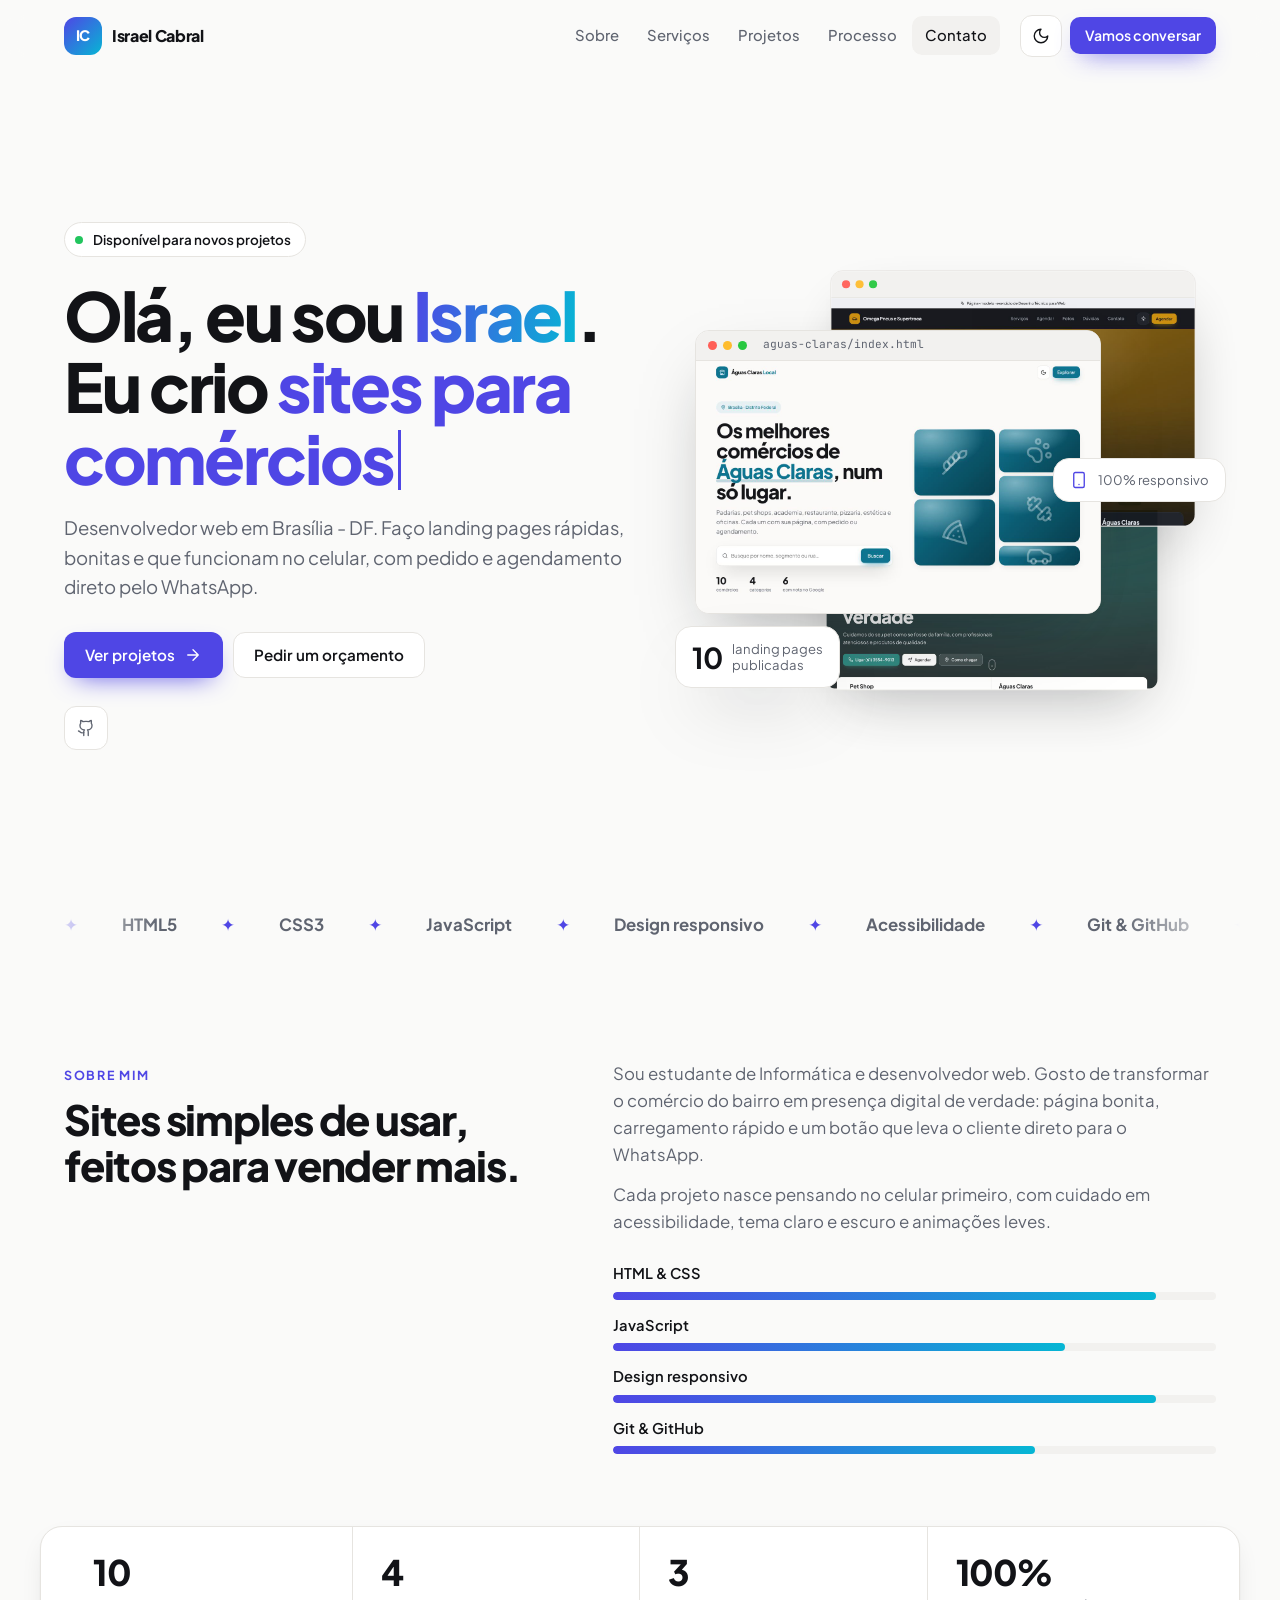
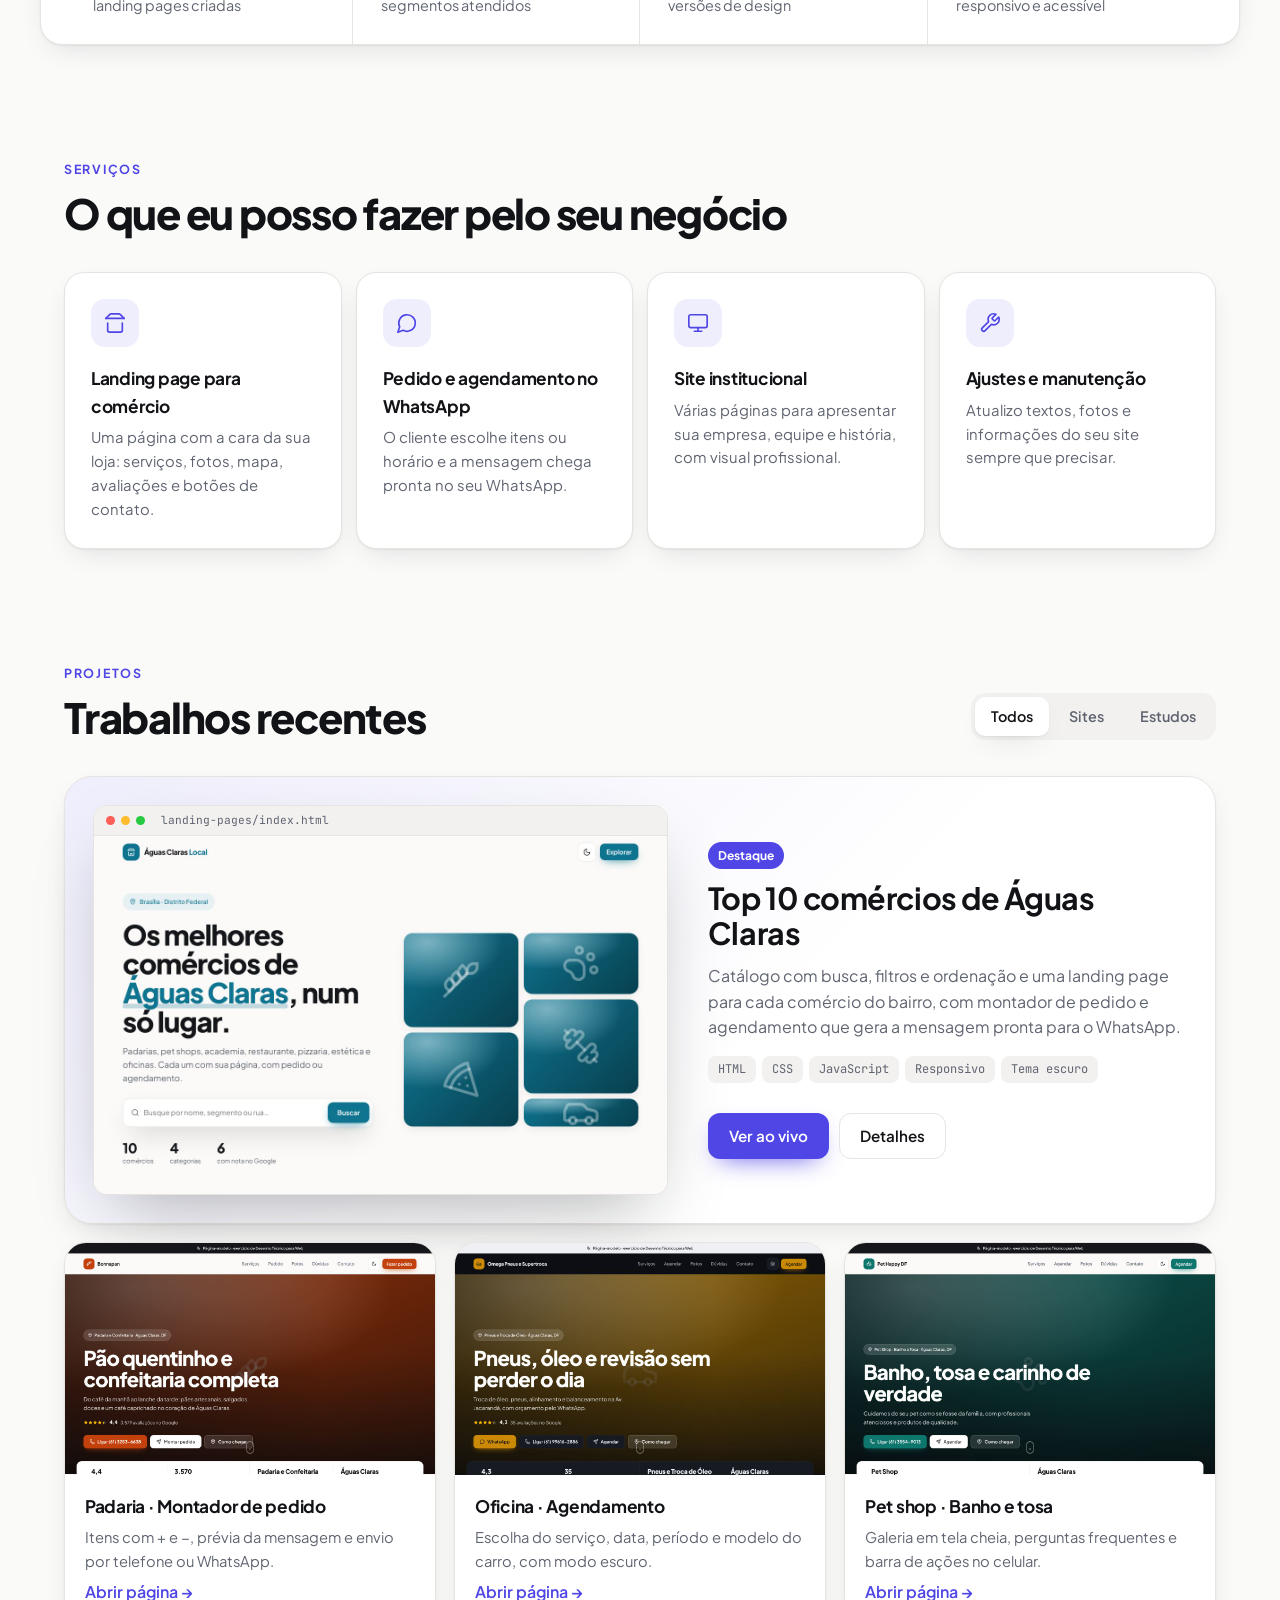
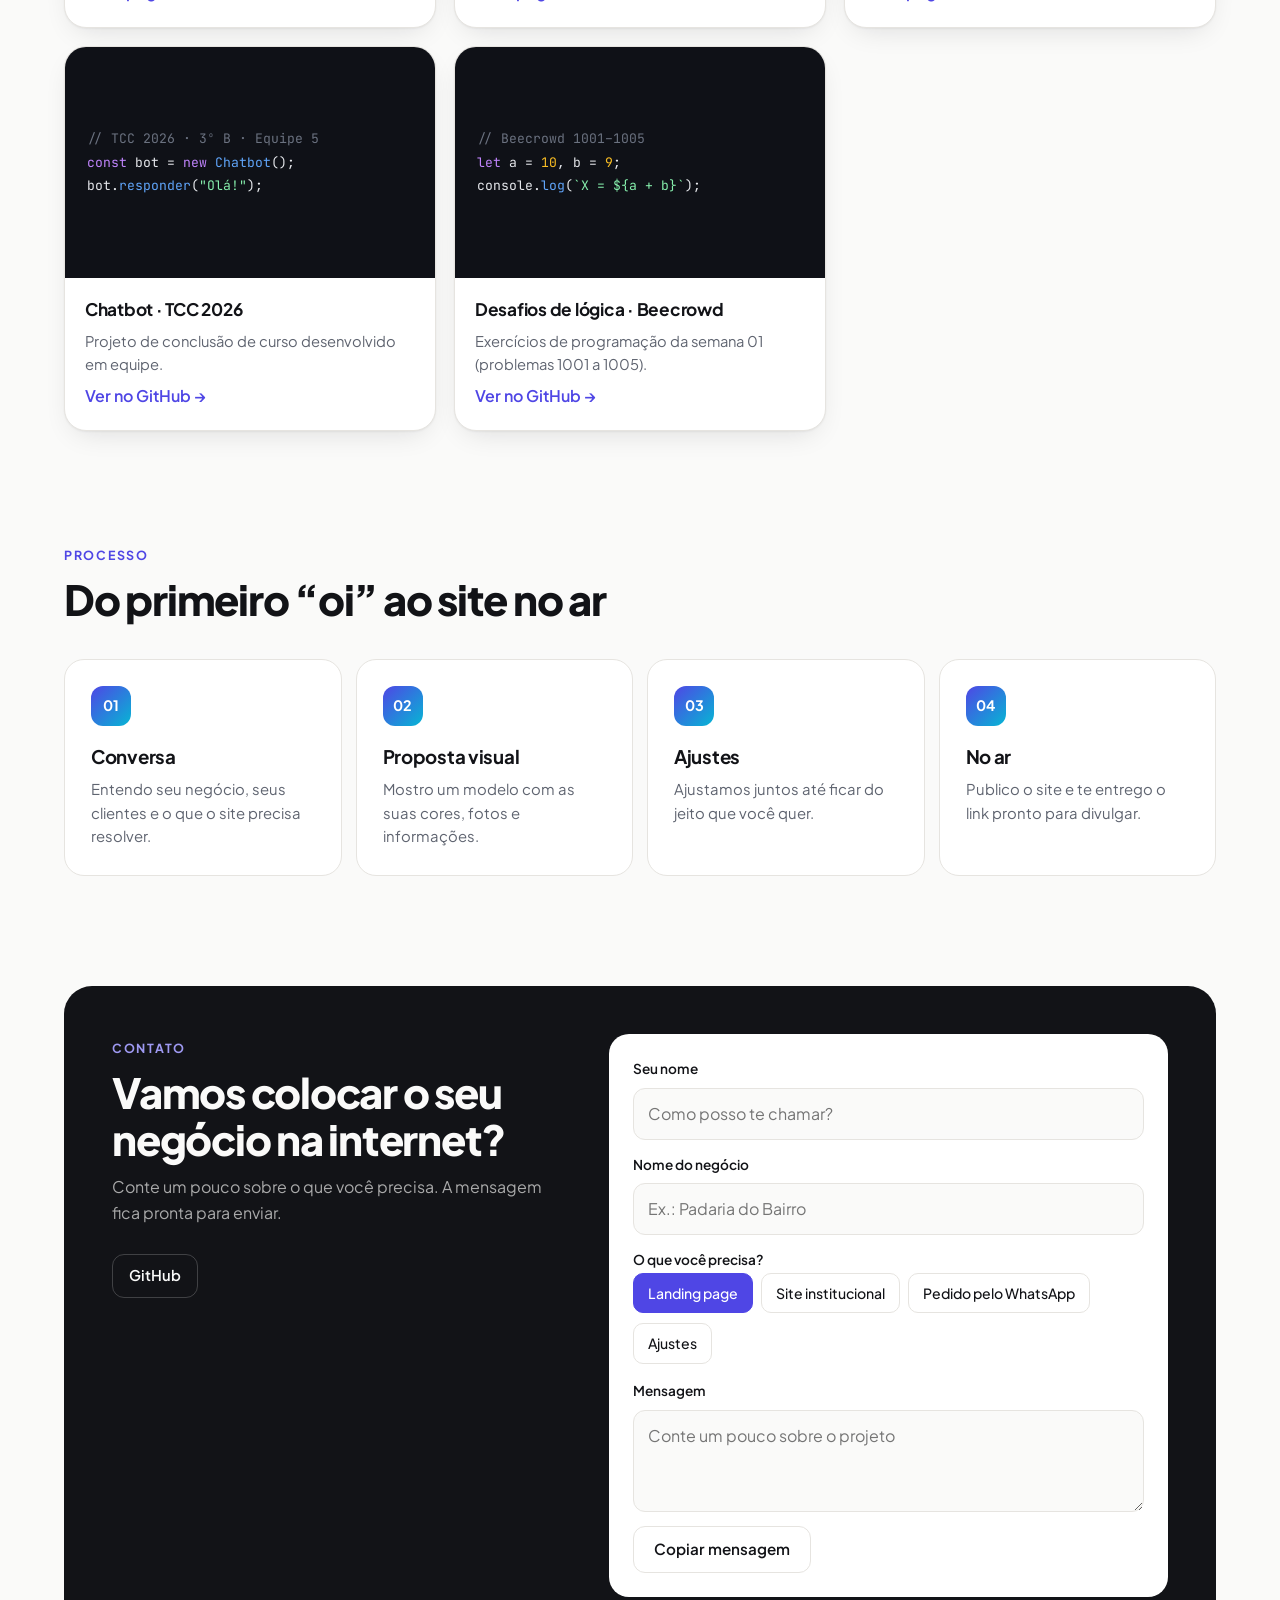
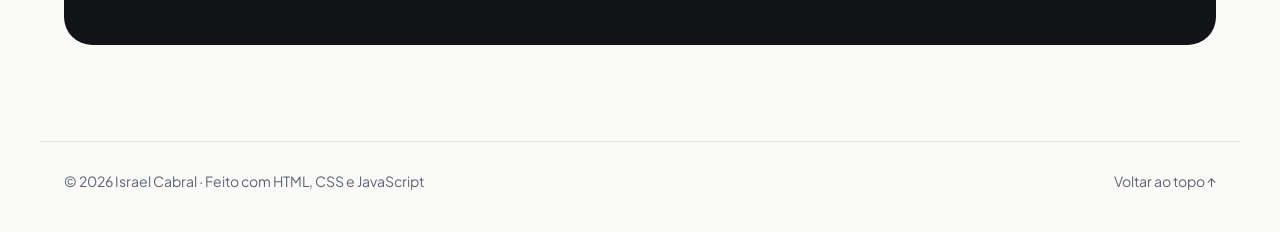
==== index.html @ 059a3b3d "Adiciona portfólio pessoal com as landing pages como projeto Página inicial com sobre, serviços, pro" ====
<!DOCTYPE html>
<html lang="pt-BR">
<head>
<meta charset="UTF-8">
<meta name="viewport" content="width=device-width, initial-scale=1.0">
<title>Israel Cabral · Desenvolvedor Web</title>
<meta name="description" content="Portfólio de Israel Cabral: landing pages e sites responsivos para comércios locais, com pedido e agendamento pelo WhatsApp.">
<meta property="og:title" content="Israel Cabral · Desenvolvedor Web">
<meta property="og:description" content="Landing pages e sites responsivos para comércios locais.">
<meta property="og:image" content="img/proj-catalogo.jpg">
<script>try{var t=localStorage.getItem('pf-theme');if(t)document.documentElement.dataset.theme=t}catch(e){}</script>
<link rel="preconnect" href="https://fonts.googleapis.com"><link rel="preconnect" href="https://fonts.gstatic.com" crossorigin>
<link href="https://fonts.googleapis.com/css2?family=Plus+Jakarta+Sans:wght@400;500;600;700;800&family=JetBrains+Mono:wght@500&display=swap" rel="stylesheet">
<link rel="stylesheet" href="css/portfolio.css">
</head>
<body>
<div class="progress" aria-hidden="true"></div>

<header class="header">
  <div class="wrap header-in">
    <a class="brand" href="#inicio"><span class="mark" data-cfg="iniciais">IC</span><span data-cfg="nome">Israel Cabral</span></a>
    <nav class="menu" id="menu">
      <a href="#sobre">Sobre</a><a href="#servicos">Serviços</a><a href="#projetos">Projetos</a><a href="#processo">Processo</a><a href="#instagram" data-needs="instagram">Instagram</a><a href="#contato">Contato</a>
    </nav>
    <div class="acts">
      <button class="icon-btn theme" type="button" aria-label="Alternar tema claro/escuro">
        <svg class="i i-moon" viewBox="0 0 24 24" fill="none" stroke="currentColor" stroke-width="1.8" stroke-linecap="round" stroke-linejoin="round" aria-hidden="true"><path d="M12 3a6 6 0 0 0 9 9 9 9 0 1 1-9-9Z"/></svg>
        <svg class="i i-sun" viewBox="0 0 24 24" fill="none" stroke="currentColor" stroke-width="1.8" stroke-linecap="round" stroke-linejoin="round" aria-hidden="true"><circle cx="12" cy="12" r="4"/><path d="M12 2v2M12 20v2M4.93 4.93l1.41 1.41M17.66 17.66l1.41 1.41M2 12h2M20 12h2M6.34 17.66l-1.41 1.41M19.07 4.93l-1.41 1.41"/></svg>
      </button>
      <a class="btn btn-a btn-sm hide-sm" href="#contato">Vamos conversar</a>
      <button class="icon-btn burger" type="button" aria-label="Abrir menu" aria-expanded="false" aria-controls="menu">
        <svg class="i i-open" viewBox="0 0 24 24" fill="none" stroke="currentColor" stroke-width="1.8" stroke-linecap="round" aria-hidden="true"><path d="M4 6h16M4 12h16M4 18h16"/></svg>
        <svg class="i i-close" viewBox="0 0 24 24" fill="none" stroke="currentColor" stroke-width="1.8" stroke-linecap="round" aria-hidden="true"><path d="M18 6 6 18M6 6l12 12"/></svg>
      </button>
    </div>
  </div>
</header>

<main>
<!-- ===== Início ===== -->
<section id="inicio" class="hero wrap">
  <div class="hero-text">
    <span class="status"><span class="dot"></span>Disponível para novos projetos</span>
    <h1>Olá, eu sou <span class="grad" data-cfg="primeiro">Israel</span>.<br>Eu crio <span class="typed" aria-live="polite">sites para comércios</span><span class="caret" aria-hidden="true"></span></h1>
    <p class="lead">Desenvolvedor web em <span data-cfg="cidade">Brasília - DF</span>. Faço landing pages rápidas, bonitas e que funcionam no celular, com pedido e agendamento direto pelo WhatsApp.</p>
    <div class="ctas">
      <a class="btn btn-a" href="#projetos">Ver projetos
        <svg class="i" viewBox="0 0 24 24" fill="none" stroke="currentColor" stroke-width="1.8" stroke-linecap="round" stroke-linejoin="round" aria-hidden="true"><path d="M5 12h14M12 5l7 7-7 7"/></svg></a>
      <a class="btn btn-light" href="#contato">Pedir um orçamento</a>
    </div>
    <div class="socials">
      <a data-link="instagram" data-needs="instagram" target="_blank" rel="noopener" aria-label="Instagram"><svg class="i" viewBox="0 0 24 24" fill="none" stroke="currentColor" stroke-width="1.8" stroke-linecap="round" stroke-linejoin="round" aria-hidden="true"><rect x="2" y="2" width="20" height="20" rx="5"/><circle cx="12" cy="12" r="4"/><path d="M17.5 6.5h.01"/></svg></a>
      <a data-link="github" data-needs="github" target="_blank" rel="noopener" aria-label="GitHub"><svg class="i" viewBox="0 0 24 24" fill="none" stroke="currentColor" stroke-width="1.8" stroke-linecap="round" stroke-linejoin="round" aria-hidden="true"><path d="M15 22v-4a4.8 4.8 0 0 0-1-3.5c3 0 6-2 6-5.5.08-1.25-.27-2.48-1-3.5.28-1.15.28-2.35 0-3.5 0 0-1 0-3 1.5-2.64-.5-5.36-.5-8 0C6 2 5 2 5 2c-.3 1.15-.3 2.35 0 3.5A5.4 5.4 0 0 0 4 9c0 3.5 3 5.5 6 5.5-.39.49-.68 1.05-.85 1.65S8.93 17.38 9 18v4"/><path d="M9 18c-4.51 2-5-2-7-2"/></svg></a>
      <a data-link="whatsapp" data-needs="whatsapp" target="_blank" rel="noopener" aria-label="WhatsApp"><svg class="i" viewBox="0 0 24 24" fill="none" stroke="currentColor" stroke-width="1.8" stroke-linecap="round" stroke-linejoin="round" aria-hidden="true"><path d="M7.9 20A9 9 0 1 0 4 16.1L2 22Z"/></svg></a>
      <a data-link="email" data-needs="email" aria-label="E-mail"><svg class="i" viewBox="0 0 24 24" fill="none" stroke="currentColor" stroke-width="1.8" stroke-linecap="round" stroke-linejoin="round" aria-hidden="true"><rect x="2" y="4" width="20" height="16" rx="2"/><path d="m22 7-10 6L2 7"/></svg></a>
    </div>
  </div>
  <div class="hero-art" aria-hidden="true">
    <div class="stack" data-tilt>
      <figure class="browser b3"><div class="bar"><i></i><i></i><i></i></div><img src="img/proj-pet.jpg" alt=""></figure>
      <figure class="browser b2"><div class="bar"><i></i><i></i><i></i></div><img src="img/proj-omega.jpg" alt=""></figure>
      <figure class="browser b1"><div class="bar"><i></i><i></i><i></i><span>aguas-claras/index.html</span></div><img src="img/proj-catalogo.jpg" alt=""></figure>
    </div>
    <div class="float f1"><b data-count="10">10</b><span>landing pages<br>publicadas</span></div>
    <div class="float f2"><svg class="i" viewBox="0 0 24 24" fill="none" stroke="currentColor" stroke-width="1.8" stroke-linecap="round" stroke-linejoin="round"><rect x="5" y="2" width="14" height="20" rx="2"/><path d="M12 18h.01"/></svg><span>100% responsivo</span></div>
  </div>
</section>

<section class="wrap marquee" aria-label="Tecnologias">
  <div class="track">
    <span>HTML5</span><span>CSS3</span><span>JavaScript</span><span>Design responsivo</span><span>Acessibilidade</span><span>Git &amp; GitHub</span><span>SEO básico</span><span>UI/UX</span>
    <span aria-hidden="true">HTML5</span><span aria-hidden="true">CSS3</span><span aria-hidden="true">JavaScript</span><span aria-hidden="true">Design responsivo</span><span aria-hidden="true">Acessibilidade</span><span aria-hidden="true">Git &amp; GitHub</span><span aria-hidden="true">SEO básico</span><span aria-hidden="true">UI/UX</span>
  </div>
</section>

<!-- ===== Sobre ===== -->
<section id="sobre" class="wrap secao about">
  <div class="reveal">
    <span class="kicker">Sobre mim</span>
    <h2>Sites simples de usar, feitos para vender mais.</h2>
  </div>
  <div class="about-body reveal">
    <p>Sou estudante de Informática e desenvolvedor web. Gosto de transformar o comércio do bairro em presença digital de verdade: página bonita, carregamento rápido e um botão que leva o cliente direto para o WhatsApp.</p>
    <p>Cada projeto nasce pensando no celular primeiro, com cuidado em acessibilidade, tema claro e escuro e animações leves.</p>
    <ul class="skills">
      <li><span>HTML &amp; CSS</span><i style="--w:90%"></i></li>
      <li><span>JavaScript</span><i style="--w:75%"></i></li>
      <li><span>Design responsivo</span><i style="--w:90%"></i></li>
      <li><span>Git &amp; GitHub</span><i style="--w:70%"></i></li>
    </ul>
  </div>
</section>

<section class="wrap stats reveal">
  <div><strong data-count="10">10</strong><span>landing pages criadas</span></div>
  <div><strong data-count="4">4</strong><span>segmentos atendidos</span></div>
  <div><strong data-count="3">3</strong><span>versões de design</span></div>
  <div><strong>100%</strong><span>responsivo e acessível</span></div>
</section>

<!-- ===== Serviços ===== -->
<section id="servicos" class="wrap secao">
  <div class="sec-head reveal"><span class="kicker">Serviços</span><h2>O que eu posso fazer pelo seu negócio</h2></div>
  <div class="services">
    <article class="svc reveal"><span class="svc-ico"><svg class="i" viewBox="0 0 24 24" fill="none" stroke="currentColor" stroke-width="1.8" stroke-linecap="round" stroke-linejoin="round"><path d="m2 7 4.41-4.41A2 2 0 0 1 7.83 2h8.34a2 2 0 0 1 1.42.59L22 7"/><path d="M4 12v8a2 2 0 0 0 2 2h12a2 2 0 0 0 2-2v-8"/><path d="M2 7h20"/></svg></span><h3>Landing page para comércio</h3><p>Uma página com a cara da sua loja: serviços, fotos, mapa, avaliações e botões de contato.</p></article>
    <article class="svc reveal" style="--d:80ms"><span class="svc-ico"><svg class="i" viewBox="0 0 24 24" fill="none" stroke="currentColor" stroke-width="1.8" stroke-linecap="round" stroke-linejoin="round"><path d="M7.9 20A9 9 0 1 0 4 16.1L2 22Z"/></svg></span><h3>Pedido e agendamento no WhatsApp</h3><p>O cliente escolhe itens ou horário e a mensagem chega pronta no seu WhatsApp.</p></article>
    <article class="svc reveal" style="--d:160ms"><span class="svc-ico"><svg class="i" viewBox="0 0 24 24" fill="none" stroke="currentColor" stroke-width="1.8" stroke-linecap="round" stroke-linejoin="round"><rect x="2" y="3" width="20" height="14" rx="2"/><path d="M8 21h8M12 17v4"/></svg></span><h3>Site institucional</h3><p>Várias páginas para apresentar sua empresa, equipe e história, com visual profissional.</p></article>
    <article class="svc reveal" style="--d:240ms"><span class="svc-ico"><svg class="i" viewBox="0 0 24 24" fill="none" stroke="currentColor" stroke-width="1.8" stroke-linecap="round" stroke-linejoin="round"><path d="M14.7 6.3a1 1 0 0 0 0 1.4l1.6 1.6a1 1 0 0 0 1.4 0l3.77-3.77a6 6 0 0 1-7.94 7.94l-6.91 6.91a2.12 2.12 0 0 1-3-3l6.91-6.91a6 6 0 0 1 7.94-7.94l-3.76 3.76z"/></svg></span><h3>Ajustes e manutenção</h3><p>Atualizo textos, fotos e informações do seu site sempre que precisar.</p></article>
  </div>
</section>

<!-- ===== Projetos ===== -->
<section id="projetos" class="wrap secao">
  <div class="sec-head row reveal">
    <div><span class="kicker">Projetos</span><h2>Trabalhos recentes</h2></div>
    <div class="tabs" role="group" aria-label="Filtrar projetos">
      <button type="button" class="tab on" data-f="todos">Todos</button>
      <button type="button" class="tab" data-f="web">Sites</button>
      <button type="button" class="tab" data-f="estudo">Estudos</button>
    </div>
  </div>

  <article class="featured reveal" data-tipo="web">
    <a class="feat-img" href="landing-pages/index.html"><figure class="browser"><div class="bar"><i></i><i></i><i></i><span>landing-pages/index.html</span></div><img src="img/proj-catalogo.jpg" alt="Catálogo com os 10 comércios de Águas Claras" loading="lazy"></figure></a>
    <div class="feat-body">
      <span class="badge">Destaque</span>
      <h3>Top 10 comércios de Águas Claras</h3>
      <p>Catálogo com busca, filtros e ordenação e uma landing page para cada comércio do bairro, com montador de pedido e agendamento que gera a mensagem pronta para o WhatsApp.</p>
      <ul class="tags"><li>HTML</li><li>CSS</li><li>JavaScript</li><li>Responsivo</li><li>Tema escuro</li></ul>
      <div class="ctas">
        <a class="btn btn-a" href="landing-pages/index.html">Ver ao vivo</a>
        <button type="button" class="btn btn-light" data-open="aguas">Detalhes</button>
      </div>
    </div>
  </article>

  <div class="projects">
    <article class="proj reveal" data-tipo="web">
      <a class="proj-img" href="landing-pages/bonnapan/index.html"><img src="img/proj-bonnapan.jpg" alt="Landing page da padaria Bonnapan" loading="lazy"></a>
      <div class="proj-body"><h3>Padaria · Montador de pedido</h3><p>Itens com + e −, prévia da mensagem e envio por telefone ou WhatsApp.</p><a class="link" href="landing-pages/bonnapan/index.html">Abrir página →</a></div>
    </article>
    <article class="proj reveal" data-tipo="web" style="--d:80ms">
      <a class="proj-img" href="landing-pages/omega-pneus/index.html"><img src="img/proj-omega.jpg" alt="Landing page da Omega Pneus no modo escuro" loading="lazy"></a>
      <div class="proj-body"><h3>Oficina · Agendamento</h3><p>Escolha do serviço, data, período e modelo do carro, com modo escuro.</p><a class="link" href="landing-pages/omega-pneus/index.html">Abrir página →</a></div>
    </article>
    <article class="proj reveal" data-tipo="web" style="--d:160ms">
      <a class="proj-img" href="landing-pages/pet-happy/index.html"><img src="img/proj-pet.jpg" alt="Landing page do pet shop Pet Happy" loading="lazy"></a>
      <div class="proj-body"><h3>Pet shop · Banho e tosa</h3><p>Galeria em tela cheia, perguntas frequentes e barra de ações no celular.</p><a class="link" href="landing-pages/pet-happy/index.html">Abrir página →</a></div>
    </article>
    <article class="proj code reveal" data-tipo="estudo">
      <div class="proj-img code-art"><pre><span class="c">// TCC 2026 · 3º B · Equipe 5</span>
<span class="k">const</span> bot = <span class="k">new</span> <span class="f">Chatbot</span>();
bot.<span class="f">responder</span>(<span class="s">"Olá!"</span>);</pre></div>
      <div class="proj-body"><h3>Chatbot · TCC 2026</h3><p>Projeto de conclusão de curso desenvolvido em equipe.</p><a class="link" href="https://github.com/informaticaseed/tcc-2026-3b-equipe-5-chatbot" target="_blank" rel="noopener">Ver no GitHub →</a></div>
    </article>
    <article class="proj code reveal" data-tipo="estudo" style="--d:80ms">
      <div class="proj-img code-art"><pre><span class="c">// Beecrowd 1001–1005</span>
<span class="k">let</span> a = <span class="n">10</span>, b = <span class="n">9</span>;
console.<span class="f">log</span>(<span class="s">`X = ${a + b}`</span>);</pre></div>
      <div class="proj-body"><h3>Desafios de lógica · Beecrowd</h3><p>Exercícios de programação da semana 01 (problemas 1001 a 1005).</p><a class="link" href="https://github.com/informaticaseed/desafios-semana-01-beecrowd-1001-1005-israelcabral3312008" target="_blank" rel="noopener">Ver no GitHub →</a></div>
    </article>
  </div>
</section>

<!-- ===== Processo ===== -->
<section id="processo" class="wrap secao">
  <div class="sec-head reveal"><span class="kicker">Processo</span><h2>Do primeiro “oi” ao site no ar</h2></div>
  <ol class="steps">
    <li class="reveal"><b>01</b><h3>Conversa</h3><p>Entendo seu negócio, seus clientes e o que o site precisa resolver.</p></li>
    <li class="reveal" style="--d:80ms"><b>02</b><h3>Proposta visual</h3><p>Mostro um modelo com as suas cores, fotos e informações.</p></li>
    <li class="reveal" style="--d:160ms"><b>03</b><h3>Ajustes</h3><p>Ajustamos juntos até ficar do jeito que você quer.</p></li>
    <li class="reveal" style="--d:240ms"><b>04</b><h3>No ar</h3><p>Publico o site e te entrego o link pronto para divulgar.</p></li>
  </ol>
</section>

<!-- ===== Instagram ===== -->
<section id="instagram" class="wrap secao" data-needs="instagram">
  <div class="insta reveal">
    <div>
      <span class="kicker">Instagram</span>
      <h2>Acompanhe os bastidores</h2>
      <p class="muted">Projetos novos, antes e depois e dicas para o seu negócio aparecer na internet.</p>
      <a class="btn btn-insta" data-link="instagram" target="_blank" rel="noopener">
        <svg class="i" viewBox="0 0 24 24" fill="none" stroke="currentColor" stroke-width="1.8" stroke-linecap="round" stroke-linejoin="round" aria-hidden="true"><rect x="2" y="2" width="20" height="20" rx="5"/><circle cx="12" cy="12" r="4"/><path d="M17.5 6.5h.01"/></svg>
        Seguir <span data-cfg="arroba">@</span></a>
    </div>
    <div class="insta-grid" aria-hidden="true">
      <img src="img/proj-catalogo.jpg" alt="" loading="lazy"><img src="img/proj-bonnapan.jpg" alt="" loading="lazy"><img src="img/proj-omega.jpg" alt="" loading="lazy"><img src="img/proj-pet.jpg" alt="" loading="lazy">
    </div>
  </div>
</section>

<!-- ===== Contato ===== -->
<section id="contato" class="wrap secao">
  <div class="contact reveal">
    <div class="contact-text">
      <span class="kicker">Contato</span>
      <h2>Vamos colocar o seu negócio na internet?</h2>
      <p class="muted">Conte um pouco sobre o que você precisa. A mensagem fica pronta para enviar.</p>
      <div class="socials big">
        <a data-link="whatsapp" data-needs="whatsapp" target="_blank" rel="noopener">WhatsApp</a>
        <a data-link="instagram" data-needs="instagram" target="_blank" rel="noopener">Instagram</a>
        <a data-link="email" data-needs="email">E-mail</a>
        <a data-link="github" data-needs="github" target="_blank" rel="noopener">GitHub</a>
      </div>
    </div>
    <form class="form" id="form" novalidate>
      <label class="field"><span>Seu nome</span><input name="nome" required autocomplete="name" placeholder="Como posso te chamar?"></label>
      <label class="field"><span>Nome do negócio</span><input name="negocio" placeholder="Ex.: Padaria do Bairro"></label>
      <fieldset class="field"><legend>O que você precisa?</legend>
        <div class="chips">
          <label><input type="radio" name="tipo" value="Landing page" checked><span>Landing page</span></label>
          <label><input type="radio" name="tipo" value="Site institucional"><span>Site institucional</span></label>
          <label><input type="radio" name="tipo" value="Pedido pelo WhatsApp"><span>Pedido pelo WhatsApp</span></label>
          <label><input type="radio" name="tipo" value="Ajustes em site"><span>Ajustes</span></label>
        </div>
      </fieldset>
      <label class="field"><span>Mensagem</span><textarea name="msg" rows="3" placeholder="Conte um pouco sobre o projeto"></textarea></label>
      <p class="err" hidden>Preencha o seu nome para continuar.</p>
      <div class="form-acts">
        <button class="btn btn-a" type="submit" data-via="whatsapp" data-needs="whatsapp">Enviar pelo WhatsApp</button>
        <button class="btn btn-a" type="submit" data-via="email" data-needs="email" data-only-if-no="whatsapp">Enviar por e-mail</button>
        <button class="btn btn-light" type="submit" data-via="copy">Copiar mensagem</button>
      </div>
    </form>
  </div>
</section>
</main>

<footer class="footer wrap">
  <span>© <span id="ano">2026</span> <span data-cfg="nome">Israel Cabral</span> · Feito com HTML, CSS e JavaScript</span>
  <a href="#inicio">Voltar ao topo ↑</a>
</footer>

<dialog class="modal" id="m-aguas">
  <button class="icon-btn m-close" type="button" aria-label="Fechar"><svg class="i" viewBox="0 0 24 24" fill="none" stroke="currentColor" stroke-width="1.8" stroke-linecap="round" aria-hidden="true"><path d="M18 6 6 18M6 6l12 12"/></svg></button>
  <img src="img/proj-bonnapan.jpg" alt="Página da Bonnapan com o montador de pedido">
  <div class="m-body">
    <h3>Top 10 comércios de Águas Claras</h3>
    <p>Pesquisei comércios reais do bairro em guias públicos e criei uma página-modelo para cada um, em três versões de design até chegar na atual.</p>
    <ul class="checks">
      <li>Catálogo com busca sem acento, filtros por categoria e ordenação por nota</li>
      <li>Montador de pedido e de agendamento com prévia da mensagem do WhatsApp</li>
      <li>Galeria em tela cheia com teclado e arrastar no celular</li>
      <li>Tema claro e escuro, menu mobile e barra de ações fixa</li>
      <li>Acessível: foco visível, rótulos e respeito a “reduzir movimento”</li>
    </ul>
    <div class="ctas"><a class="btn btn-a" href="landing-pages/index.html">Ver ao vivo</a><a class="btn btn-light" data-link="repo" target="_blank" rel="noopener">Código no GitHub</a></div>
  </div>
</dialog>
<div class="toast" role="status" aria-live="polite"></div>

<script src="js/config.js"></script>
<script src="js/portfolio.js"></script>
</body>
</html>
---- css/portfolio.css ----
/* =========================================================
   Portfólio · Israel Cabral
   Tema claro com modo escuro, cor de destaque em --a.
   ========================================================= */
:root{
  --a:#4f46e5; --a2:#06b6d4; --ink:#fff;
  --bg:#fafaf9; --bg-2:#f2f1ef; --card:#fff; --fg:#121317; --muted:#5f6470; --line:#e6e4e0;
  --shadow:0 1px 2px rgba(18,19,23,.05),0 10px 30px -12px rgba(18,19,23,.16);
  --shadow-lg:0 30px 70px -24px rgba(18,19,23,.35);
  --soft:color-mix(in srgb,var(--a) 9%,var(--card));
  --font:"Plus Jakarta Sans",system-ui,-apple-system,"Segoe UI",Roboto,sans-serif;
  --mono:"JetBrains Mono",ui-monospace,Menlo,monospace;
  --ease:cubic-bezier(.2,.8,.2,1); --header:72px; color-scheme:light;
}
:root[data-theme="dark"]{--a:#818cf8;--a2:#22d3ee;--ink:#0b0c10;--bg:#0b0c10;--bg-2:#13151b;--card:#15171e;--fg:#eceef3;--muted:#9aa0ac;--line:#252833;--shadow:0 1px 2px rgba(0,0,0,.4),0 12px 34px -14px rgba(0,0,0,.7);--shadow-lg:0 30px 80px -24px rgba(0,0,0,.8);--soft:color-mix(in srgb,var(--a) 15%,var(--card));color-scheme:dark}
@media (prefers-color-scheme:dark){:root:not([data-theme="light"]){--a:#818cf8;--a2:#22d3ee;--ink:#0b0c10;--bg:#0b0c10;--bg-2:#13151b;--card:#15171e;--fg:#eceef3;--muted:#9aa0ac;--line:#252833;--shadow:0 1px 2px rgba(0,0,0,.4),0 12px 34px -14px rgba(0,0,0,.7);--shadow-lg:0 30px 80px -24px rgba(0,0,0,.8);--soft:color-mix(in srgb,var(--a) 15%,var(--card));color-scheme:dark}}
*{box-sizing:border-box;margin:0;padding:0}
html{scroll-behavior:smooth;scroll-padding-top:calc(var(--header) + 12px)}
body{font-family:var(--font);background:var(--bg);color:var(--fg);line-height:1.6;-webkit-font-smoothing:antialiased;overflow-x:hidden;transition:background .3s,color .3s}
a{color:inherit;text-decoration:none}
button,input,textarea{font:inherit;color:inherit}
img{display:block;max-width:100%}
::selection{background:var(--a);color:var(--ink)}
:focus-visible{outline:2px solid var(--a);outline-offset:3px;border-radius:6px}
[hidden]{display:none!important}
.wrap{max-width:1200px;margin:0 auto;padding:0 24px}
.i{width:18px;height:18px;flex:none}
.muted{color:var(--muted)}
.grad{background:linear-gradient(100deg,var(--a),var(--a2));-webkit-background-clip:text;background-clip:text;color:transparent}

/* Topo */
.progress{position:fixed;inset:0 0 auto;height:3px;transform-origin:0 50%;transform:scaleX(var(--p,0));background:linear-gradient(90deg,var(--a),var(--a2));z-index:100}
.header{position:sticky;top:0;z-index:60;height:var(--header);background:color-mix(in srgb,var(--bg) 80%,transparent);backdrop-filter:blur(14px) saturate(160%);-webkit-backdrop-filter:blur(14px) saturate(160%);border-bottom:1px solid transparent;transition:border-color .3s}
.header.scrolled{border-color:var(--line)}
.header-in{height:100%;display:flex;align-items:center;gap:20px}
.brand{display:flex;align-items:center;gap:10px;font-weight:800;letter-spacing:-.02em;white-space:nowrap}
.mark{display:grid;place-items:center;width:38px;height:38px;border-radius:12px;background:linear-gradient(135deg,var(--a),var(--a2));color:#fff;font-size:.9rem}
.menu{display:flex;gap:2px;margin-left:auto}
.menu a{padding:8px 13px;border-radius:10px;font-size:.93rem;font-weight:500;color:var(--muted);transition:all .2s}
.menu a:hover,.menu a.on{color:var(--fg);background:var(--bg-2)}
.acts{display:flex;gap:8px;align-items:center}
.icon-btn{display:grid;place-items:center;width:42px;height:42px;border-radius:12px;border:1px solid var(--line);background:var(--card);cursor:pointer;transition:border-color .2s,transform .2s}
.icon-btn:hover{border-color:var(--a)}
.icon-btn:active{transform:scale(.95)}
.theme .i-sun{display:none}
:root[data-theme="dark"] .theme .i-sun{display:block}:root[data-theme="dark"] .theme .i-moon{display:none}
@media (prefers-color-scheme:dark){:root:not([data-theme="light"]) .theme .i-sun{display:block}:root:not([data-theme="light"]) .theme .i-moon{display:none}}
.burger{display:none}.burger .i-close{display:none}
.menu-open .burger .i-open{display:none}.menu-open .burger .i-close{display:block}

/* Botões */
.btn{display:inline-flex;align-items:center;justify-content:center;gap:9px;padding:13px 20px;border-radius:12px;border:1px solid transparent;font-weight:600;font-size:.95rem;line-height:1.2;cursor:pointer;white-space:nowrap;transition:transform .2s var(--ease),box-shadow .2s,border-color .2s}
.btn:active{transform:scale(.97)}
.btn-sm{padding:9px 14px;font-size:.88rem;border-radius:10px}
.btn-a{background:var(--a);color:var(--ink);box-shadow:0 10px 26px -12px var(--a)}
.btn-a:hover{transform:translateY(-1px);box-shadow:0 16px 34px -14px var(--a)}
.btn-light{background:var(--card);border-color:var(--line)}
.btn-light:hover{border-color:var(--a)}
.btn-insta{margin-top:24px;color:#fff;background:linear-gradient(45deg,#f58529,#dd2a7b 45%,#8134af 75%,#515bd4)}
.link{font-weight:600;color:var(--a)}

/* Início */
.hero{display:grid;grid-template-columns:1.05fr .95fr;gap:56px;align-items:center;min-height:calc(100vh - var(--header));padding-top:40px;padding-bottom:40px}
.status{display:inline-flex;align-items:center;gap:10px;padding:6px 14px 6px 10px;border-radius:999px;border:1px solid var(--line);background:var(--card);font-size:.84rem;font-weight:600;margin-bottom:22px}
.dot{width:8px;height:8px;border-radius:50%;background:#22c55e;animation:pulse 2s infinite}
@keyframes pulse{0%{box-shadow:0 0 0 0 rgba(34,197,94,.6)}70%{box-shadow:0 0 0 9px transparent}100%{box-shadow:0 0 0 0 transparent}}
h1{font-size:clamp(2.3rem,5.4vw,4.2rem);line-height:1.06;letter-spacing:-.035em;font-weight:800}
.typed{color:var(--a)}
.caret{display:inline-block;width:3px;height:.9em;margin-left:4px;vertical-align:-.08em;background:var(--a);animation:blink 1s steps(1) infinite}
@keyframes blink{50%{opacity:0}}
.lead{margin-top:20px;max-width:560px;font-size:clamp(1.02rem,1.5vw,1.16rem);color:var(--muted)}
.ctas{display:flex;flex-wrap:wrap;gap:10px;margin-top:30px}
.socials{display:flex;gap:8px;margin-top:28px}
.socials a{display:grid;place-items:center;width:44px;height:44px;border-radius:12px;border:1px solid var(--line);background:var(--card);color:var(--muted);cursor:pointer;transition:all .2s}
.socials a:hover{color:var(--a);border-color:var(--a);transform:translateY(-2px)}
.socials.big{flex-wrap:wrap}
.socials.big a{width:auto;padding:0 16px;font-weight:600;font-size:.92rem}
.hero-art{position:relative;height:460px}
.stack{position:relative;height:100%;transform:perspective(1200px) rotateX(var(--rx,0deg)) rotateY(var(--ry,0deg));transition:transform .2s ease-out}
.browser{border-radius:14px;overflow:hidden;background:var(--card);border:1px solid var(--line);box-shadow:var(--shadow-lg)}
.bar{display:flex;align-items:center;gap:6px;height:30px;padding:0 12px;background:var(--bg-2);border-bottom:1px solid var(--line)}
.bar i{width:9px;height:9px;border-radius:50%;background:#ff5f57}.bar i:nth-child(2){background:#febc2e}.bar i:nth-child(3){background:#28c840}
.bar span{margin-left:10px;font-family:var(--mono);font-size:.7rem;color:var(--muted);white-space:nowrap;overflow:hidden}
.browser img{width:100%;aspect-ratio:16/10;object-fit:cover;object-position:top}
.stack .browser{position:absolute;width:78%}
.b1{left:0;top:16%;z-index:3}
.b2{right:0;top:0;z-index:2;opacity:.95;transform:scale(.9)}
.b3{right:4%;bottom:0;z-index:1;opacity:.85;transform:scale(.82)}
.float{position:absolute;z-index:4;display:flex;align-items:center;gap:10px;padding:12px 16px;border-radius:16px;background:var(--card);border:1px solid var(--line);box-shadow:var(--shadow-lg);font-size:.82rem;line-height:1.25;color:var(--muted);animation:bob 6s ease-in-out infinite}
.float b{font-size:1.8rem;color:var(--fg);letter-spacing:-.03em}
.float .i{color:var(--a)}
.f1{left:-4%;bottom:6%}.f2{right:-2%;top:44%;animation-delay:-3s}
@keyframes bob{50%{transform:translateY(-10px)}}

/* Faixa de tecnologias */
.marquee{overflow:hidden;padding-top:12px;padding-bottom:12px;mask-image:linear-gradient(90deg,transparent,#000 10%,#000 90%,transparent);-webkit-mask-image:linear-gradient(90deg,transparent,#000 10%,#000 90%,transparent)}
.track{display:flex;gap:44px;width:max-content;animation:scroll 30s linear infinite}
.track span{font-weight:700;font-size:1.05rem;color:var(--muted);white-space:nowrap}
.track span::before{content:"✦";margin-right:44px;color:var(--a)}
@keyframes scroll{to{transform:translateX(-50%)}}

/* Seções */
.secao{padding-top:110px}
.sec-head{margin-bottom:36px}
.sec-head.row{display:flex;justify-content:space-between;align-items:flex-end;gap:20px;flex-wrap:wrap}
.kicker{display:inline-block;font-size:.78rem;font-weight:700;letter-spacing:.14em;text-transform:uppercase;color:var(--a);margin-bottom:10px}
h2{font-size:clamp(1.8rem,3.4vw,2.6rem);line-height:1.12;letter-spacing:-.03em;font-weight:800}
h3{letter-spacing:-.015em}

.about{display:grid;grid-template-columns:.9fr 1.1fr;gap:56px}
.about-body p{color:var(--muted);font-size:1.05rem;margin-bottom:14px}
.skills{list-style:none;display:grid;gap:14px;margin-top:26px}
.skills li{display:grid;gap:6px;font-weight:600;font-size:.92rem}
.skills i{display:block;height:8px;border-radius:8px;background:var(--bg-2);overflow:hidden;position:relative}
.skills i::after{content:"";position:absolute;inset:0;width:var(--w);border-radius:inherit;background:linear-gradient(90deg,var(--a),var(--a2));transform-origin:0;transform:scaleX(0);transition:transform 1.2s var(--ease) .2s}
.in .skills i::after{transform:scaleX(1)}

.stats{display:grid;grid-template-columns:repeat(4,1fr);margin-top:72px;border:1px solid var(--line);border-radius:22px;background:var(--card);box-shadow:var(--shadow)}
.stats div{padding:26px 28px;border-right:1px solid var(--line)}
.stats div:last-child{border-right:0}
.stats strong{display:block;font-size:2.2rem;font-weight:800;letter-spacing:-.04em;line-height:1.1}
.stats span{color:var(--muted);font-size:.9rem}

.services{display:grid;grid-template-columns:repeat(4,1fr);gap:14px}
.svc{padding:26px;border-radius:20px;background:var(--card);border:1px solid var(--line);box-shadow:var(--shadow);transition:transform .3s var(--ease),border-color .3s}
.svc:hover{transform:translateY(-4px);border-color:var(--a)}
.svc-ico{display:grid;place-items:center;width:48px;height:48px;border-radius:14px;background:var(--soft);color:var(--a);margin-bottom:18px}
.svc-ico .i{width:22px;height:22px}
.svc h3{font-size:1.08rem;margin-bottom:6px}
.svc p{color:var(--muted);font-size:.93rem}

/* Projetos */
.tabs{display:flex;gap:4px;padding:4px;border-radius:14px;background:var(--bg-2)}
.tab{padding:8px 16px;border:0;border-radius:10px;background:none;font-weight:600;font-size:.9rem;color:var(--muted);cursor:pointer}
.tab.on{background:var(--card);color:var(--fg);box-shadow:var(--shadow)}
.featured{display:grid;grid-template-columns:1.2fr 1fr;gap:40px;align-items:center;padding:28px;border-radius:28px;background:linear-gradient(135deg,var(--soft),var(--card) 60%);border:1px solid var(--line);box-shadow:var(--shadow);margin-bottom:18px}
.feat-img .browser{transition:transform .5s var(--ease)}
.feat-img:hover .browser{transform:translateY(-4px) rotate(-.5deg)}
.badge{display:inline-block;padding:4px 10px;border-radius:999px;background:var(--a);color:var(--ink);font-size:.75rem;font-weight:700;margin-bottom:12px}
.feat-body h3{font-size:clamp(1.4rem,2.4vw,1.9rem);line-height:1.15;margin-bottom:12px}
.feat-body p{color:var(--muted)}
.tags{list-style:none;display:flex;flex-wrap:wrap;gap:6px;margin-top:16px}
.tags li{padding:4px 10px;border-radius:8px;background:var(--bg-2);font-family:var(--mono);font-size:.75rem;color:var(--muted)}
.projects{display:grid;grid-template-columns:repeat(3,1fr);gap:18px}
.proj{display:flex;flex-direction:column;border-radius:22px;overflow:hidden;background:var(--card);border:1px solid var(--line);box-shadow:var(--shadow);transition:transform .35s var(--ease),box-shadow .35s}
.proj:hover{transform:translateY(-4px);box-shadow:var(--shadow-lg)}
.proj-img{display:block;aspect-ratio:16/10;overflow:hidden;background:var(--bg-2)}
.proj-img img{width:100%;height:100%;object-fit:cover;object-position:top;transition:transform .7s var(--ease)}
.proj:hover .proj-img img{transform:scale(1.05)}
.proj-body{padding:18px 20px 22px;display:grid;gap:6px}
.proj-body h3{font-size:1.08rem}
.proj-body p{color:var(--muted);font-size:.92rem}
.code-art{display:flex;align-items:center;padding:22px;background:#0f1117}
.code-art pre{font-family:var(--mono);font-size:.82rem;line-height:1.8;color:#e5e7eb;white-space:pre-wrap}
.code-art .c{color:#6b7280}.code-art .k{color:#c084fc}.code-art .f{color:#60a5fa}.code-art .s{color:#86efac}.code-art .n{color:#fbbf24}

/* Processo */
.steps{list-style:none;display:grid;grid-template-columns:repeat(4,1fr);gap:14px;counter-reset:s}
.steps li{position:relative;padding:26px;border-radius:20px;background:var(--card);border:1px solid var(--line)}
.steps b{display:inline-grid;place-items:center;width:40px;height:40px;border-radius:12px;background:linear-gradient(135deg,var(--a),var(--a2));color:#fff;font-size:.9rem;margin-bottom:16px}
.steps h3{margin-bottom:6px}
.steps p{color:var(--muted);font-size:.93rem}

/* Instagram */
.insta{display:grid;grid-template-columns:1fr 1fr;gap:40px;align-items:center;padding:clamp(24px,4vw,48px);border-radius:28px;background:var(--card);border:1px solid var(--line);box-shadow:var(--shadow)}
.insta .muted{margin-top:10px}
.insta-grid{display:grid;grid-template-columns:1fr 1fr;gap:10px}
.insta-grid img{aspect-ratio:1;object-fit:cover;object-position:top;border-radius:14px}

/* Contato */
.contact{display:grid;grid-template-columns:.9fr 1.1fr;gap:40px;padding:clamp(24px,4vw,48px);border-radius:28px;background:var(--fg);color:var(--bg)}
.contact .muted{color:color-mix(in srgb,var(--bg) 65%,transparent);margin:12px 0 24px}
.contact .kicker{color:color-mix(in srgb,var(--a) 55%,#fff)}
.contact .socials a{background:transparent;border-color:color-mix(in srgb,var(--bg) 20%,transparent);color:var(--bg)}
.form{display:grid;gap:14px;padding:24px;border-radius:20px;background:var(--card);color:var(--fg)}
.field{display:grid;gap:6px;border:0}
.field span,.field legend{font-size:.85rem;font-weight:600;margin-bottom:2px}
.field input,.field textarea{width:100%;padding:12px 14px;border-radius:12px;border:1px solid var(--line);background:var(--bg);resize:vertical}
.field input:focus,.field textarea:focus{outline:0;border-color:var(--a);box-shadow:0 0 0 4px color-mix(in srgb,var(--a) 18%,transparent)}
.field input.bad{border-color:#ef4444}
.chips{display:flex;flex-wrap:wrap;gap:8px}
.chips label{position:relative}
.chips input{position:absolute;left:0;top:0;opacity:0;pointer-events:none}
.chips span{display:inline-block;padding:8px 14px;border-radius:10px;border:1px solid var(--line);font-size:.88rem;font-weight:500;cursor:pointer;transition:all .2s}
.chips input:checked+span{background:var(--a);border-color:var(--a);color:var(--ink)}
.chips input:focus-visible+span{outline:2px solid var(--a);outline-offset:2px}
.err{color:#ef4444;font-size:.88rem;font-weight:600}
.form-acts{display:flex;flex-wrap:wrap;gap:10px}

.footer{display:flex;justify-content:space-between;gap:16px;flex-wrap:wrap;margin-top:96px;padding-top:28px;padding-bottom:40px;border-top:1px solid var(--line);color:var(--muted);font-size:.88rem}
.footer a:hover{color:var(--a)}

/* Janela de detalhes */
.modal{margin:auto;width:min(760px,calc(100% - 32px));max-height:calc(100% - 32px);border:1px solid var(--line);border-radius:24px;background:var(--card);color:var(--fg);padding:0;overflow:auto;box-shadow:var(--shadow-lg)}
.modal::backdrop{background:rgba(5,6,10,.7);backdrop-filter:blur(4px)}
.modal[open]{animation:pop .3s var(--ease)}
@keyframes pop{from{opacity:0;transform:translateY(16px) scale(.98)}}
.modal img{width:100%;aspect-ratio:16/8;object-fit:cover;object-position:top}
.m-close{position:absolute;right:14px;top:14px;background:color-mix(in srgb,var(--card) 85%,transparent)}
.m-body{padding:26px}
.m-body h3{font-size:1.5rem;margin-bottom:8px}
.m-body p{color:var(--muted)}
.checks{list-style:none;display:grid;gap:8px;margin-top:16px}
.checks li{position:relative;padding-left:26px}
.checks li::before{content:"✓";position:absolute;left:0;top:0;width:18px;height:18px;border-radius:6px;background:var(--soft);color:var(--a);font-size:.75rem;font-weight:800;display:grid;place-items:center;margin-top:3px}

.toast{position:fixed;left:50%;bottom:28px;z-index:300;padding:12px 18px;border-radius:12px;background:var(--fg);color:var(--bg);font-weight:600;font-size:.92rem;box-shadow:var(--shadow-lg);transform:translate(-50%,150%);opacity:0;transition:all .35s var(--ease);pointer-events:none}
.toast.show{transform:translate(-50%,0);opacity:1}

/* Animação ao rolar */
.js .reveal{opacity:0;transform:translateY(22px);transition:opacity .7s var(--ease) var(--d,0ms),transform .7s var(--ease) var(--d,0ms)}
.js .reveal.in{opacity:1;transform:none}
.proj.out{display:none}
@media (prefers-reduced-motion:reduce){*,*::before,*::after{animation:none!important;transition:none!important}.js .reveal{opacity:1;transform:none}html{scroll-behavior:auto}}

/* Responsivo */
@media (max-width:1000px){
  .hero,.about,.featured,.insta,.contact{grid-template-columns:1fr}
  .hero{min-height:auto;gap:40px}
  .hero-art{height:380px;max-width:620px}
  .services,.steps{grid-template-columns:1fr 1fr}
  .projects{grid-template-columns:1fr 1fr}
  .stats{grid-template-columns:1fr 1fr}
  .stats div:nth-child(2){border-right:0}
  .stats div:nth-child(-n+2){border-bottom:1px solid var(--line)}
}
@media (max-width:820px){
  .burger{display:grid}.hide-sm{display:none}
  .acts{margin-left:auto}
  .menu{position:fixed;top:var(--header);left:0;right:0;flex-direction:column;gap:4px;padding:12px 16px 20px;margin:0;background:var(--bg);border-bottom:1px solid var(--line);box-shadow:var(--shadow-lg);opacity:0;visibility:hidden;transform:translateY(-8px);transition:all .25s var(--ease)}
  .menu a{padding:14px 12px;font-size:1.05rem}
  .menu-open .menu{opacity:1;visibility:visible;transform:none}
}
@media (max-width:600px){
  .wrap{padding:0 16px}
  :root{--header:64px}
  .hero{padding-top:28px}
  .hero-art{height:270px}
  .f2{display:none}
  .float{padding:10px 12px}.float b{font-size:1.4rem}
  .ctas .btn{flex:1 1 100%}
  .services,.steps,.projects{grid-template-columns:1fr}
  .secao{padding-top:80px}
  .featured{padding:16px}
  .stats div{padding:18px}
  .stats strong{font-size:1.7rem}
  .form{padding:18px}
  .form-acts .btn{flex:1 1 100%}
}
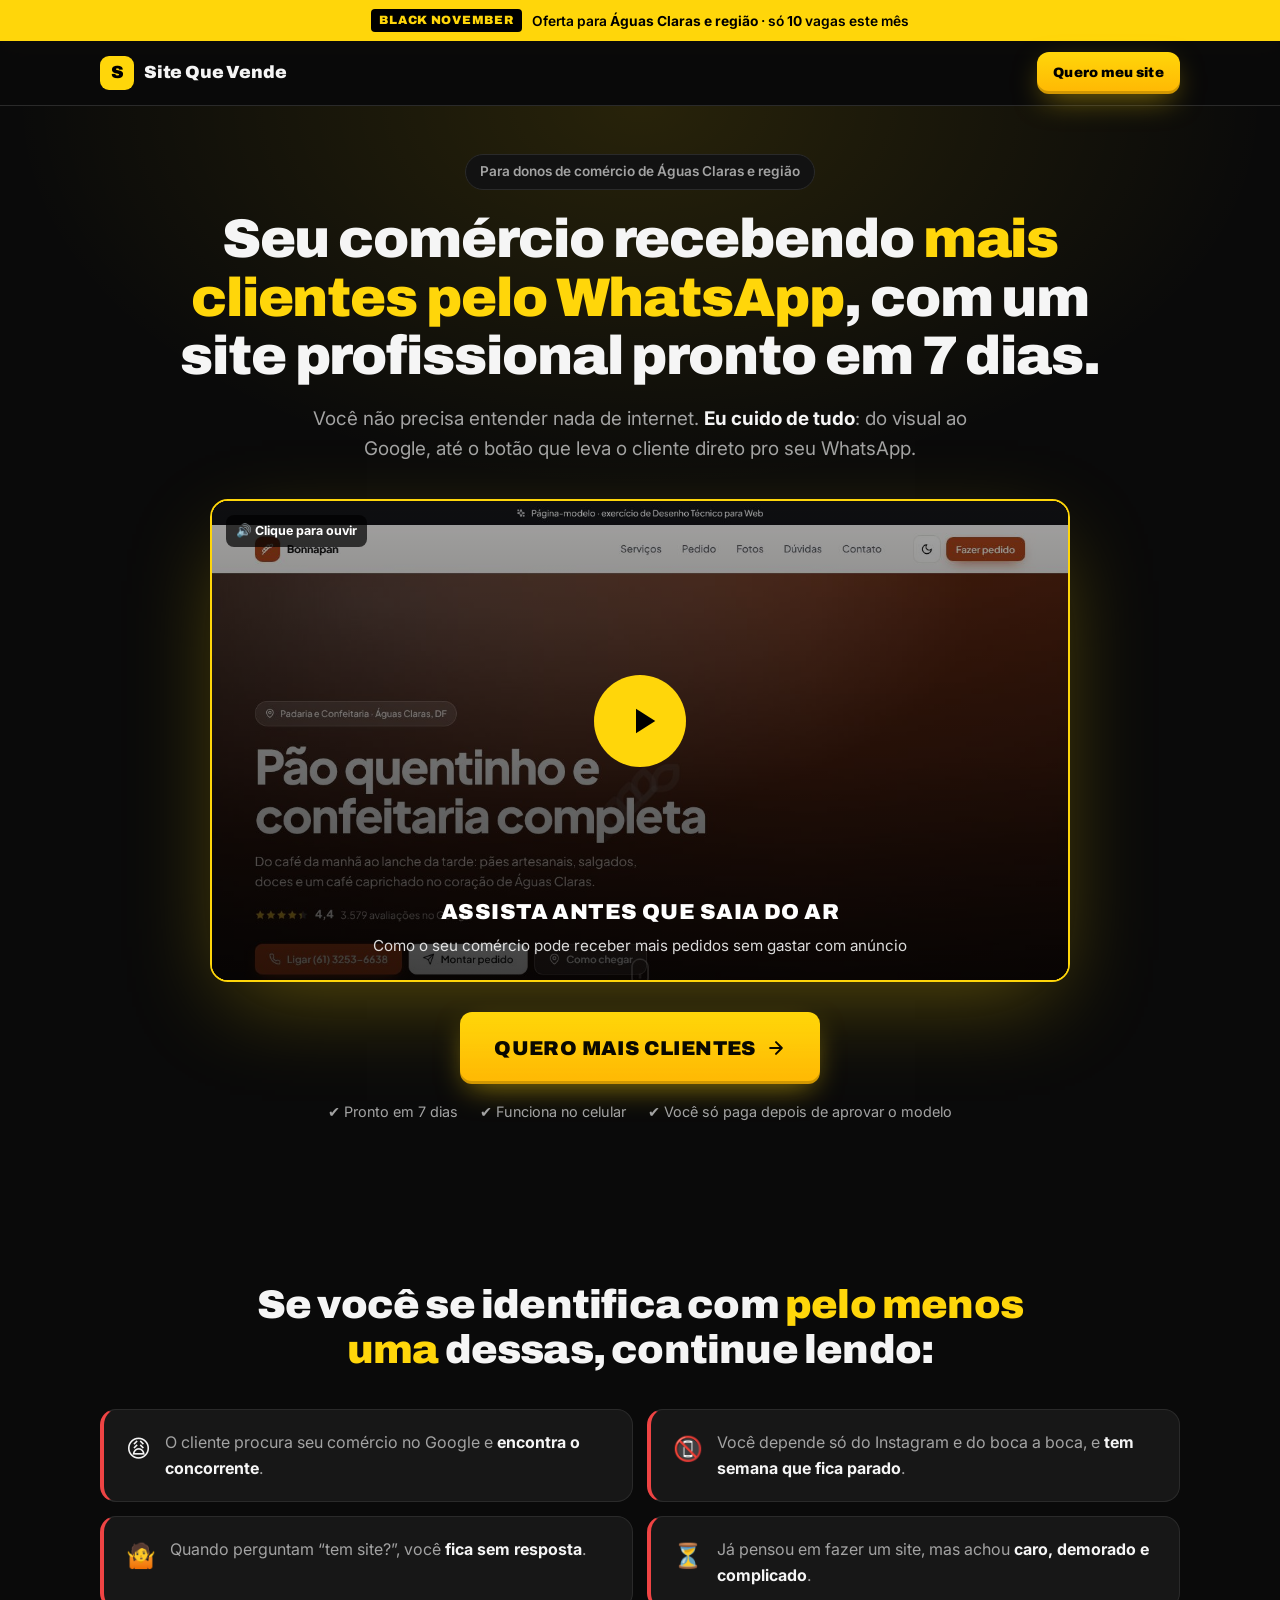
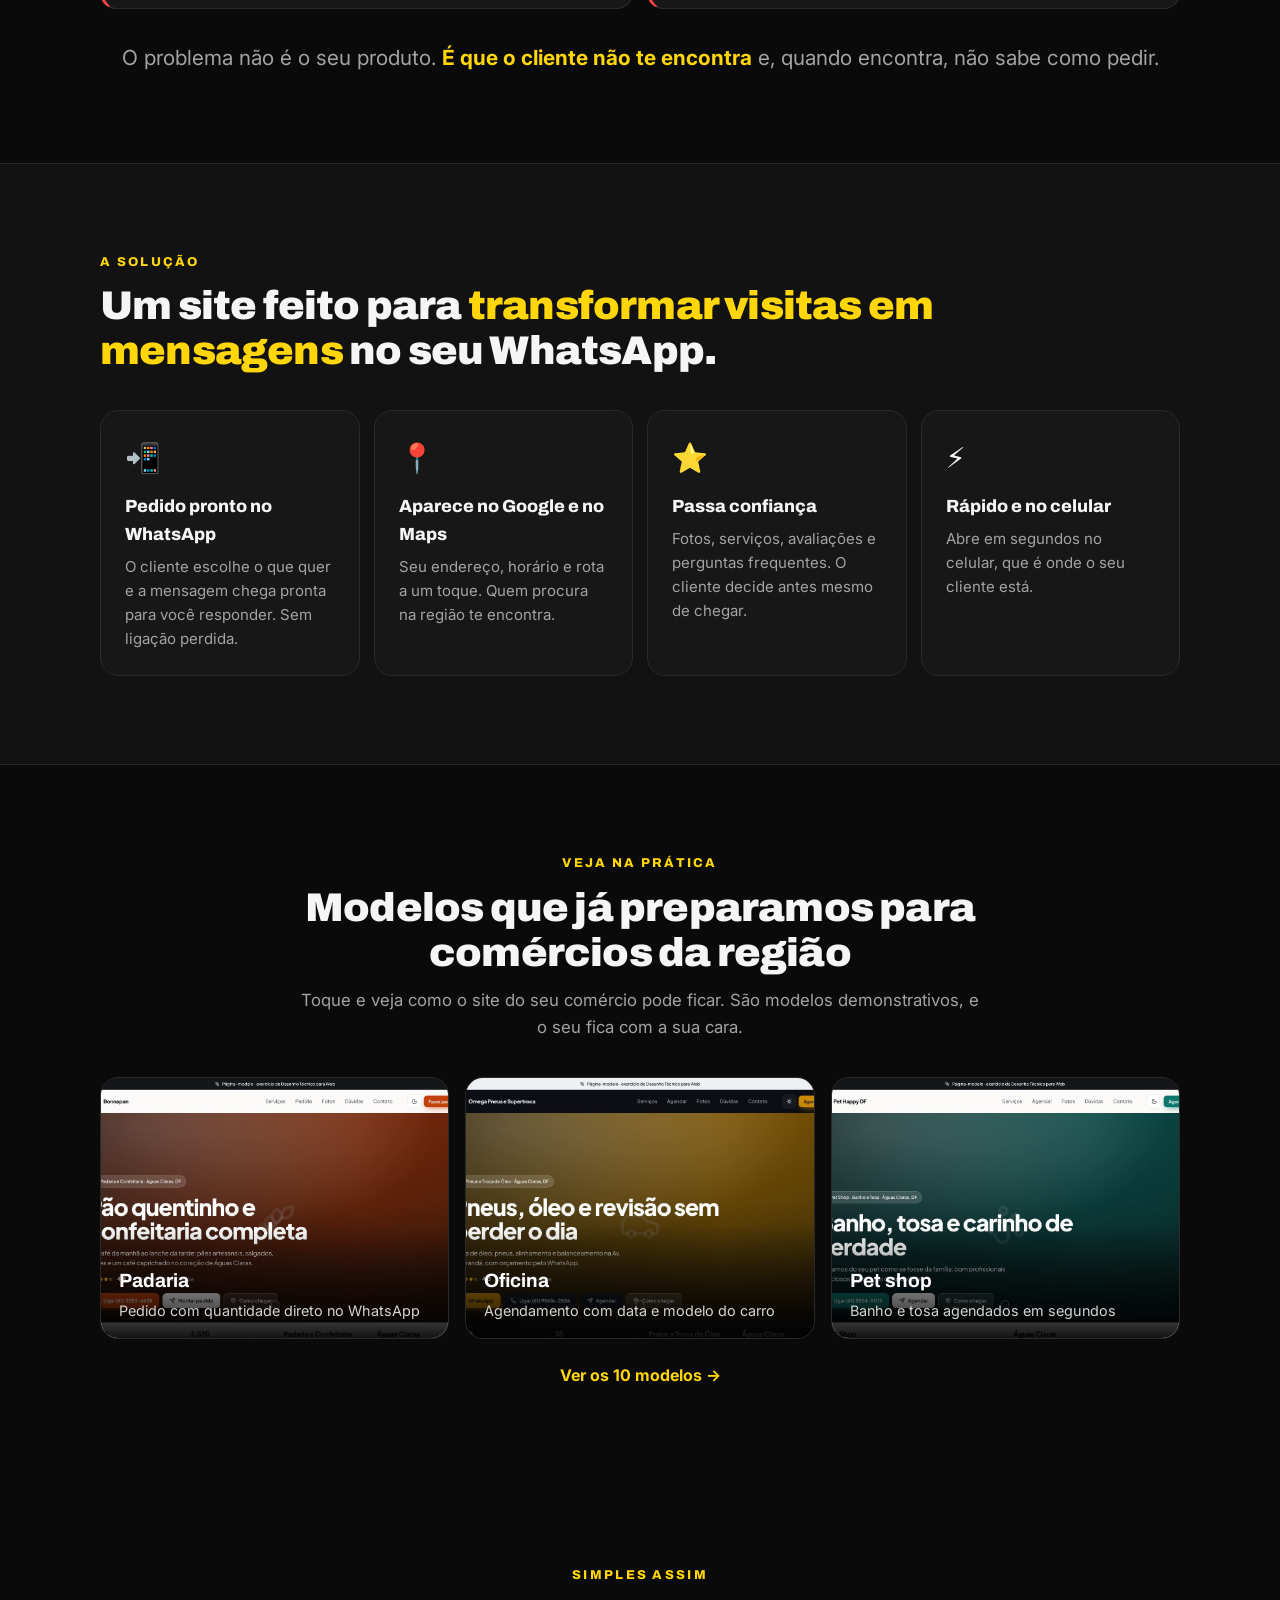
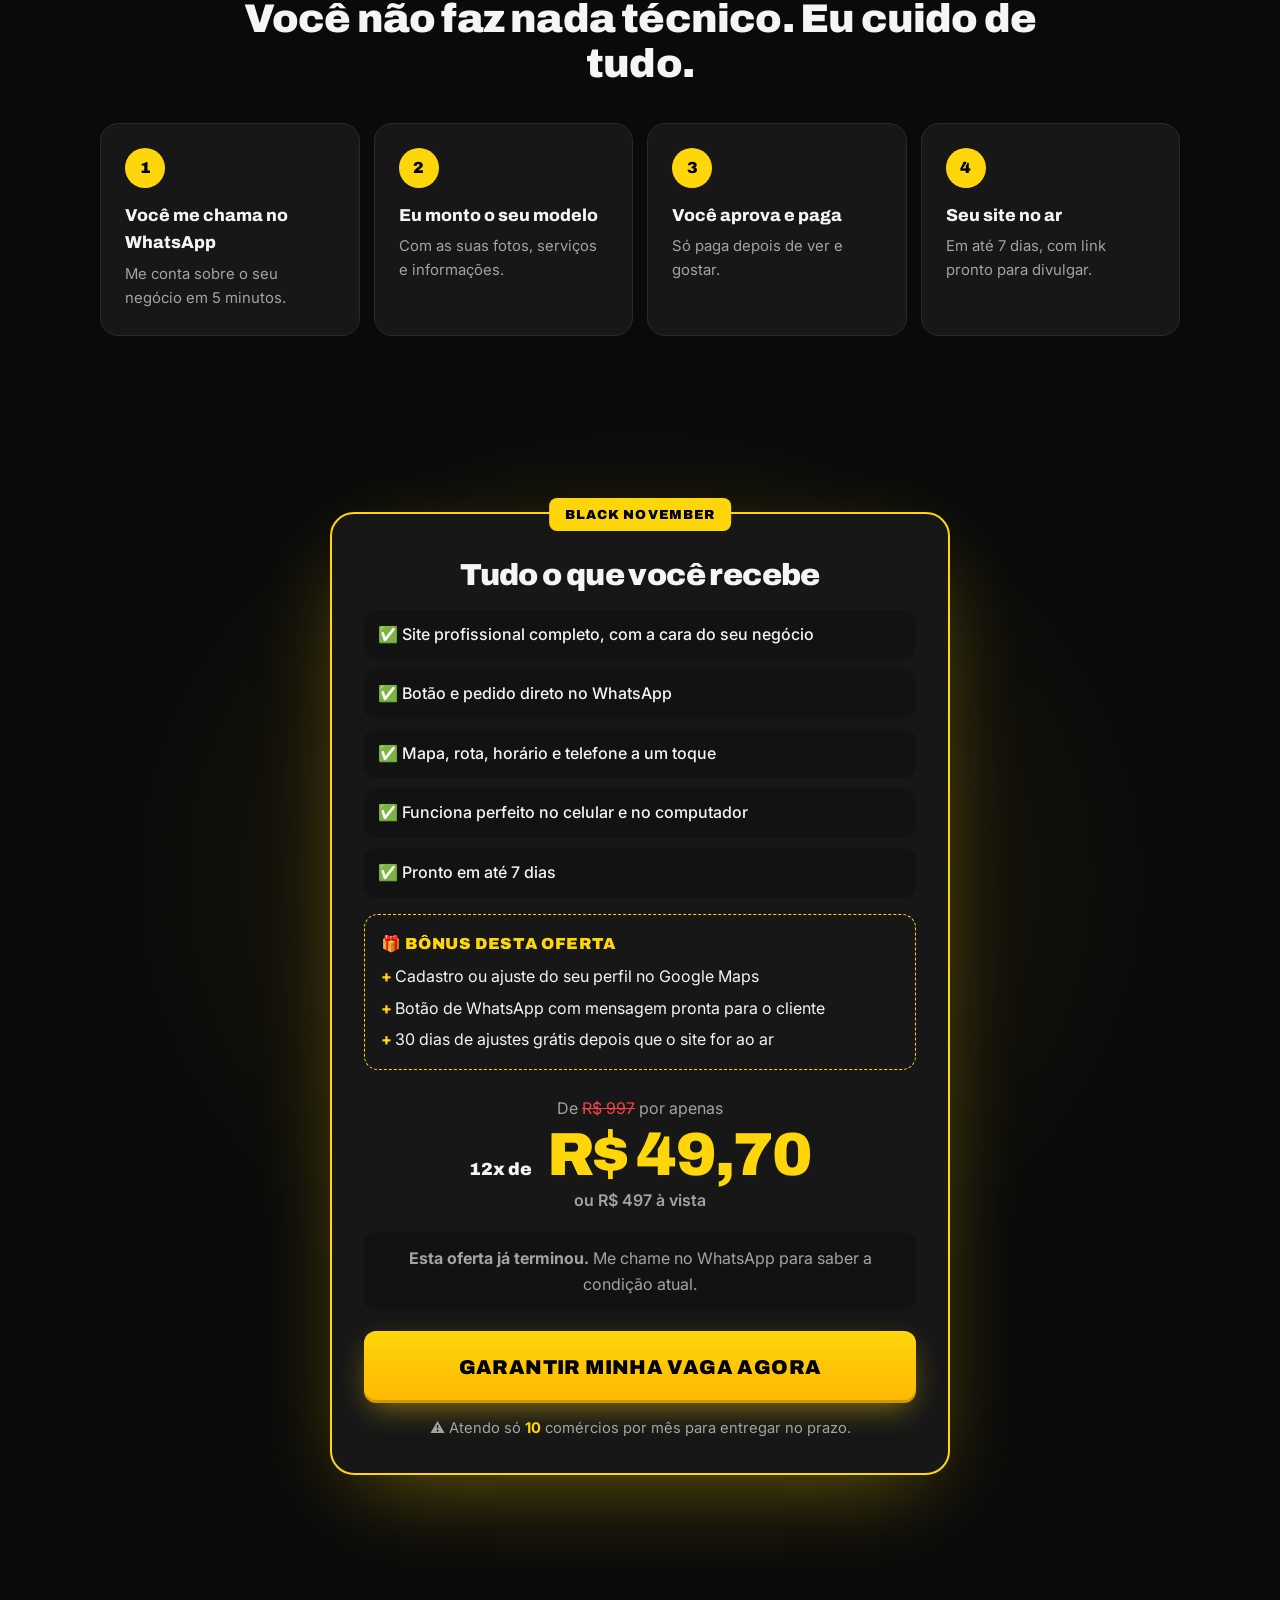
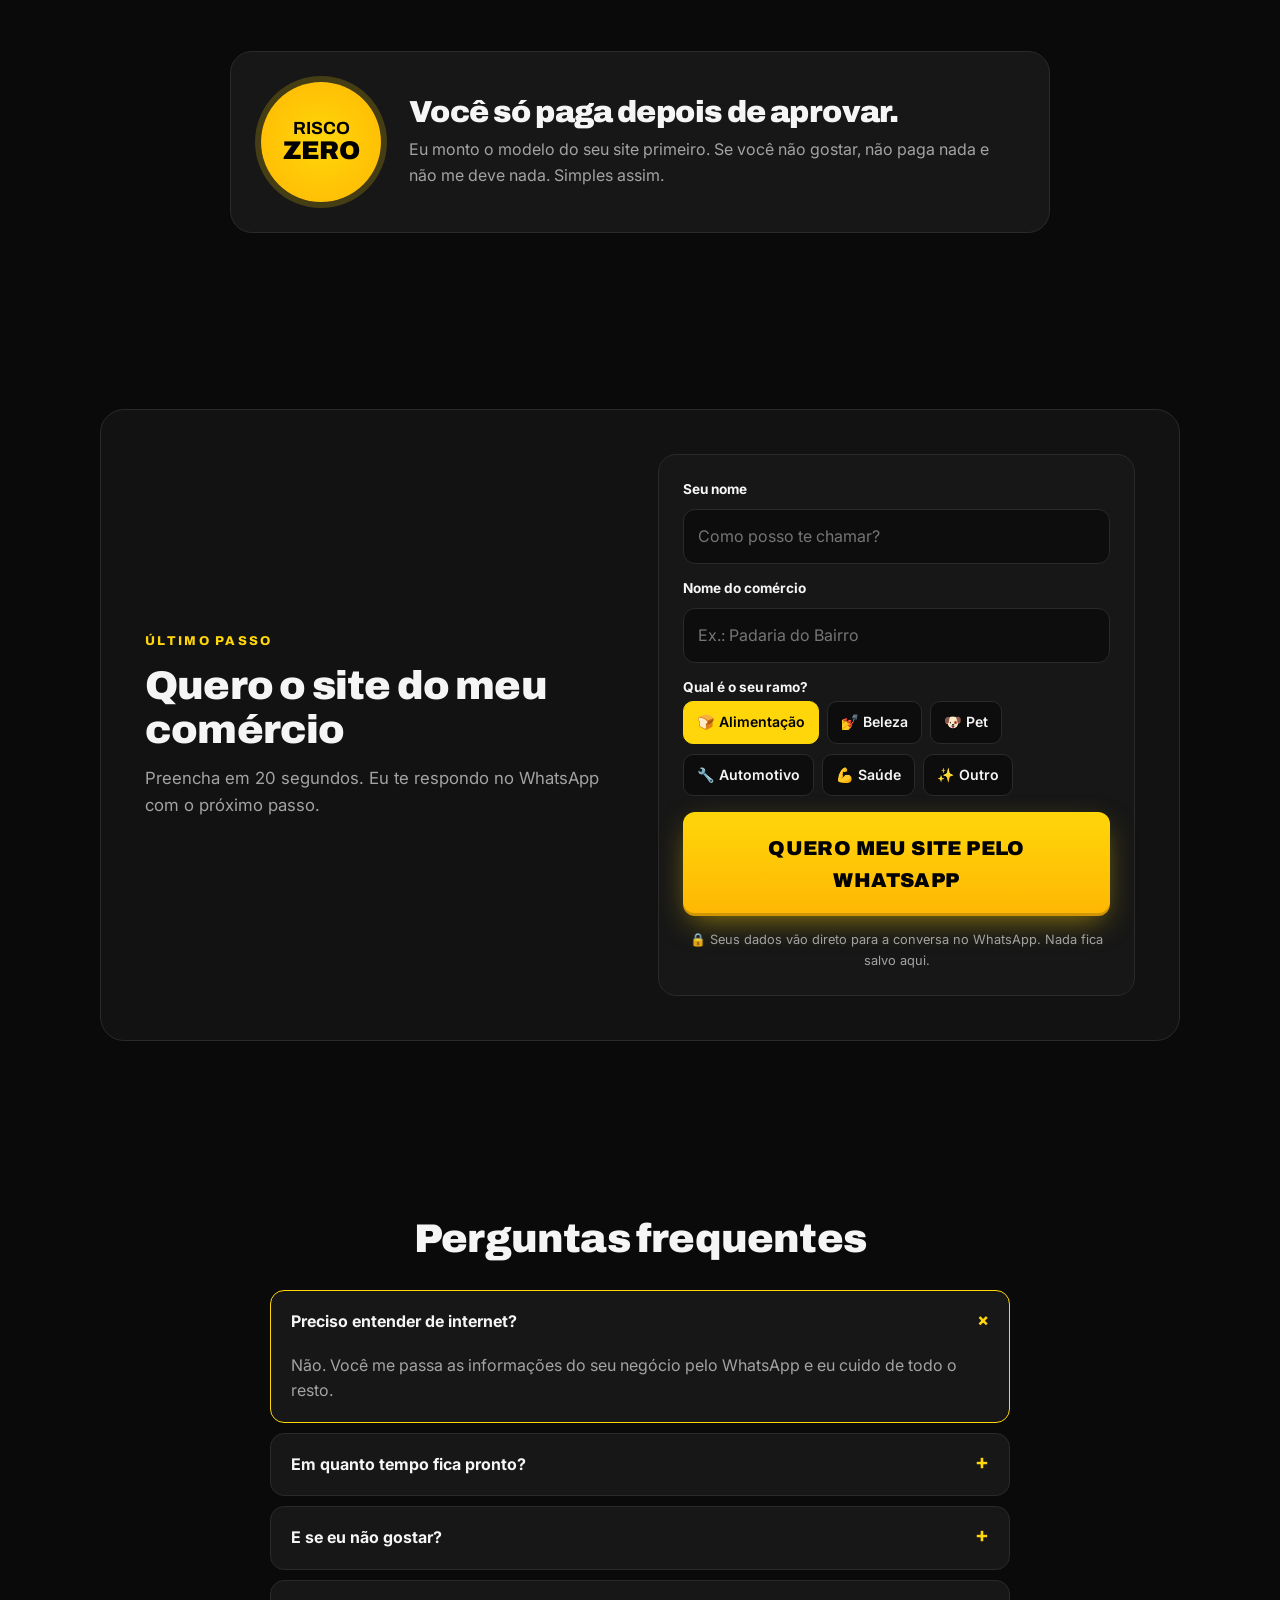
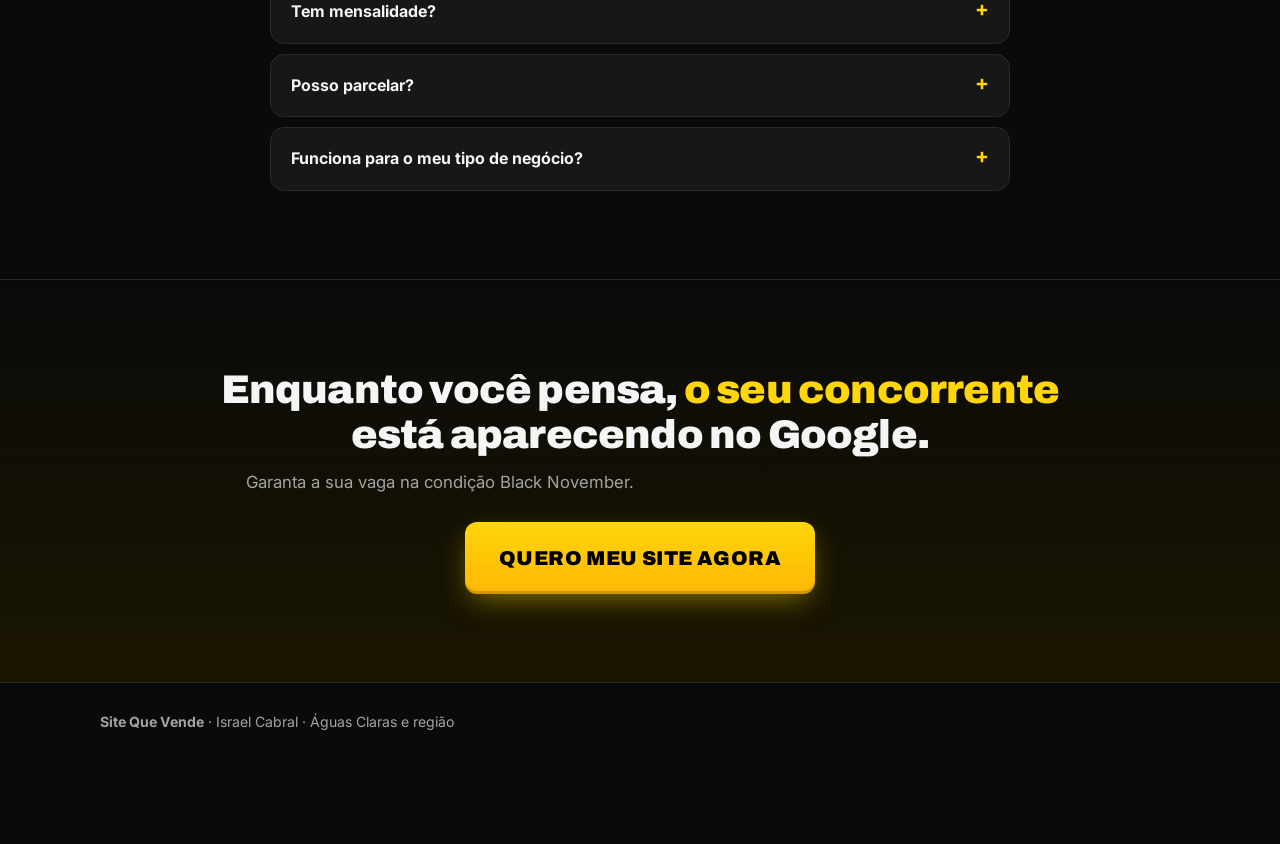
==== commit 36eddccb: "Troca o portfólio por uma página de vendas Black November Página com VSL, dores, solução, modelos, o" ====
--- a/index.html
+++ b/index.html
@@ -3,254 +3,223 @@
 <head>
 <meta charset="UTF-8">
 <meta name="viewport" content="width=device-width, initial-scale=1.0">
-<title>Israel Cabral · Desenvolvedor Web</title>
-<meta name="description" content="Portfólio de Israel Cabral: landing pages e sites responsivos para comércios locais, com pedido e agendamento pelo WhatsApp.">
-<meta property="og:title" content="Israel Cabral · Desenvolvedor Web">
-<meta property="og:description" content="Landing pages e sites responsivos para comércios locais.">
-<meta property="og:image" content="img/proj-catalogo.jpg">
-<script>try{var t=localStorage.getItem('pf-theme');if(t)document.documentElement.dataset.theme=t}catch(e){}</script>
+<title>Site Que Vende · Mais clientes para o seu comércio</title>
+<meta name="description" content="Site profissional para o seu comércio, com pedidos no WhatsApp e presença no Google. Pronto em poucos dias, sem dor de cabeça: eu cuido de tudo.">
+<meta property="og:title" content="Seu comércio recebendo mais clientes pelo WhatsApp">
+<meta property="og:description" content="Site profissional pronto em poucos dias. Oferta Black November para a sua região.">
+<meta property="og:image" content="img/proj-bonnapan.jpg">
+<meta name="theme-color" content="#0a0a0a">
 <link rel="preconnect" href="https://fonts.googleapis.com"><link rel="preconnect" href="https://fonts.gstatic.com" crossorigin>
-<link href="https://fonts.googleapis.com/css2?family=Plus+Jakarta+Sans:wght@400;500;600;700;800&family=JetBrains+Mono:wght@500&display=swap" rel="stylesheet">
-<link rel="stylesheet" href="css/portfolio.css">
+<link href="https://fonts.googleapis.com/css2?family=Archivo:wght@500;700;800;900&family=Inter:wght@400;500;600;700&display=swap" rel="stylesheet">
+<link rel="stylesheet" href="css/vendas.css">
 </head>
 <body>
-<div class="progress" aria-hidden="true"></div>
+
+<!-- Faixa de urgência -->
+<div class="topbar">
+  <span class="tb-tag">BLACK NOVEMBER</span>
+  <span class="tb-txt">Oferta para <b data-cfg="regiao">Águas Claras e região</b><span data-needs="fimDaOferta"> · termina em <b class="cd-inline">--</b></span><span data-needs="vagas"> · só <b data-cfg="vagas">10</b> vagas este mês</span></span>
+</div>
 
 <header class="header">
   <div class="wrap header-in">
-    <a class="brand" href="#inicio"><span class="mark" data-cfg="iniciais">IC</span><span data-cfg="nome">Israel Cabral</span></a>
-    <nav class="menu" id="menu">
-      <a href="#sobre">Sobre</a><a href="#servicos">Serviços</a><a href="#projetos">Projetos</a><a href="#processo">Processo</a><a href="#instagram" data-needs="instagram">Instagram</a><a href="#contato">Contato</a>
-    </nav>
-    <div class="acts">
-      <button class="icon-btn theme" type="button" aria-label="Alternar tema claro/escuro">
-        <svg class="i i-moon" viewBox="0 0 24 24" fill="none" stroke="currentColor" stroke-width="1.8" stroke-linecap="round" stroke-linejoin="round" aria-hidden="true"><path d="M12 3a6 6 0 0 0 9 9 9 9 0 1 1-9-9Z"/></svg>
-        <svg class="i i-sun" viewBox="0 0 24 24" fill="none" stroke="currentColor" stroke-width="1.8" stroke-linecap="round" stroke-linejoin="round" aria-hidden="true"><circle cx="12" cy="12" r="4"/><path d="M12 2v2M12 20v2M4.93 4.93l1.41 1.41M17.66 17.66l1.41 1.41M2 12h2M20 12h2M6.34 17.66l-1.41 1.41M19.07 4.93l-1.41 1.41"/></svg>
+    <a class="brand" href="#topo"><span class="brand-mark">S</span><span data-cfg="marca">Site Que Vende</span></a>
+    <a class="btn btn-y btn-sm" data-cta href="#oferta">Quero meu site</a>
+  </div>
+</header>
+
+<main id="topo">
+<!-- ===== HERO + VSL ===== -->
+<section class="hero">
+  <div class="wrap hero-in">
+    <p class="eyebrow">Para donos de comércio de <span data-cfg="regiao">Águas Claras e região</span></p>
+    <h1>Seu comércio recebendo <span class="hl">mais clientes pelo WhatsApp</span>, com um site profissional pronto em <span data-cfg="diasEntrega">7</span> dias.</h1>
+    <p class="sub">Você não precisa entender nada de internet. <b>Eu cuido de tudo</b>: do visual ao Google, até o botão que leva o cliente direto pro seu WhatsApp.</p>
+
+    <div class="vsl" id="vsl">
+      <button class="vsl-cover" type="button" aria-label="Assistir ao vídeo">
+        <img src="img/proj-bonnapan.jpg" alt="">
+        <span class="vsl-shade"></span>
+        <span class="vsl-play"><svg viewBox="0 0 24 24" aria-hidden="true"><path d="M8 5v14l11-7z" fill="currentColor"/></svg></span>
+        <span class="vsl-cap"><b>ASSISTA ANTES QUE SAIA DO AR</b><small>Como o seu comércio pode receber mais pedidos sem gastar com anúncio</small></span>
+        <span class="vsl-sound">🔊 Clique para ouvir</span>
       </button>
-      <a class="btn btn-a btn-sm hide-sm" href="#contato">Vamos conversar</a>
-      <button class="icon-btn burger" type="button" aria-label="Abrir menu" aria-expanded="false" aria-controls="menu">
-        <svg class="i i-open" viewBox="0 0 24 24" fill="none" stroke="currentColor" stroke-width="1.8" stroke-linecap="round" aria-hidden="true"><path d="M4 6h16M4 12h16M4 18h16"/></svg>
-        <svg class="i i-close" viewBox="0 0 24 24" fill="none" stroke="currentColor" stroke-width="1.8" stroke-linecap="round" aria-hidden="true"><path d="M18 6 6 18M6 6l12 12"/></svg>
-      </button>
-    </div>
-  </div>
-</header>
-
-<main>
-<!-- ===== Início ===== -->
-<section id="inicio" class="hero wrap">
-  <div class="hero-text">
-    <span class="status"><span class="dot"></span>Disponível para novos projetos</span>
-    <h1>Olá, eu sou <span class="grad" data-cfg="primeiro">Israel</span>.<br>Eu crio <span class="typed" aria-live="polite">sites para comércios</span><span class="caret" aria-hidden="true"></span></h1>
-    <p class="lead">Desenvolvedor web em <span data-cfg="cidade">Brasília - DF</span>. Faço landing pages rápidas, bonitas e que funcionam no celular, com pedido e agendamento direto pelo WhatsApp.</p>
-    <div class="ctas">
-      <a class="btn btn-a" href="#projetos">Ver projetos
-        <svg class="i" viewBox="0 0 24 24" fill="none" stroke="currentColor" stroke-width="1.8" stroke-linecap="round" stroke-linejoin="round" aria-hidden="true"><path d="M5 12h14M12 5l7 7-7 7"/></svg></a>
-      <a class="btn btn-light" href="#contato">Pedir um orçamento</a>
-    </div>
-    <div class="socials">
-      <a data-link="instagram" data-needs="instagram" target="_blank" rel="noopener" aria-label="Instagram"><svg class="i" viewBox="0 0 24 24" fill="none" stroke="currentColor" stroke-width="1.8" stroke-linecap="round" stroke-linejoin="round" aria-hidden="true"><rect x="2" y="2" width="20" height="20" rx="5"/><circle cx="12" cy="12" r="4"/><path d="M17.5 6.5h.01"/></svg></a>
-      <a data-link="github" data-needs="github" target="_blank" rel="noopener" aria-label="GitHub"><svg class="i" viewBox="0 0 24 24" fill="none" stroke="currentColor" stroke-width="1.8" stroke-linecap="round" stroke-linejoin="round" aria-hidden="true"><path d="M15 22v-4a4.8 4.8 0 0 0-1-3.5c3 0 6-2 6-5.5.08-1.25-.27-2.48-1-3.5.28-1.15.28-2.35 0-3.5 0 0-1 0-3 1.5-2.64-.5-5.36-.5-8 0C6 2 5 2 5 2c-.3 1.15-.3 2.35 0 3.5A5.4 5.4 0 0 0 4 9c0 3.5 3 5.5 6 5.5-.39.49-.68 1.05-.85 1.65S8.93 17.38 9 18v4"/><path d="M9 18c-4.51 2-5-2-7-2"/></svg></a>
-      <a data-link="whatsapp" data-needs="whatsapp" target="_blank" rel="noopener" aria-label="WhatsApp"><svg class="i" viewBox="0 0 24 24" fill="none" stroke="currentColor" stroke-width="1.8" stroke-linecap="round" stroke-linejoin="round" aria-hidden="true"><path d="M7.9 20A9 9 0 1 0 4 16.1L2 22Z"/></svg></a>
-      <a data-link="email" data-needs="email" aria-label="E-mail"><svg class="i" viewBox="0 0 24 24" fill="none" stroke="currentColor" stroke-width="1.8" stroke-linecap="round" stroke-linejoin="round" aria-hidden="true"><rect x="2" y="4" width="20" height="16" rx="2"/><path d="m22 7-10 6L2 7"/></svg></a>
-    </div>
-  </div>
-  <div class="hero-art" aria-hidden="true">
-    <div class="stack" data-tilt>
-      <figure class="browser b3"><div class="bar"><i></i><i></i><i></i></div><img src="img/proj-pet.jpg" alt=""></figure>
-      <figure class="browser b2"><div class="bar"><i></i><i></i><i></i></div><img src="img/proj-omega.jpg" alt=""></figure>
-      <figure class="browser b1"><div class="bar"><i></i><i></i><i></i><span>aguas-claras/index.html</span></div><img src="img/proj-catalogo.jpg" alt=""></figure>
-    </div>
-    <div class="float f1"><b data-count="10">10</b><span>landing pages<br>publicadas</span></div>
-    <div class="float f2"><svg class="i" viewBox="0 0 24 24" fill="none" stroke="currentColor" stroke-width="1.8" stroke-linecap="round" stroke-linejoin="round"><rect x="5" y="2" width="14" height="20" rx="2"/><path d="M12 18h.01"/></svg><span>100% responsivo</span></div>
-  </div>
-</section>
-
-<section class="wrap marquee" aria-label="Tecnologias">
-  <div class="track">
-    <span>HTML5</span><span>CSS3</span><span>JavaScript</span><span>Design responsivo</span><span>Acessibilidade</span><span>Git &amp; GitHub</span><span>SEO básico</span><span>UI/UX</span>
-    <span aria-hidden="true">HTML5</span><span aria-hidden="true">CSS3</span><span aria-hidden="true">JavaScript</span><span aria-hidden="true">Design responsivo</span><span aria-hidden="true">Acessibilidade</span><span aria-hidden="true">Git &amp; GitHub</span><span aria-hidden="true">SEO básico</span><span aria-hidden="true">UI/UX</span>
-  </div>
-</section>
-
-<!-- ===== Sobre ===== -->
-<section id="sobre" class="wrap secao about">
-  <div class="reveal">
-    <span class="kicker">Sobre mim</span>
-    <h2>Sites simples de usar, feitos para vender mais.</h2>
-  </div>
-  <div class="about-body reveal">
-    <p>Sou estudante de Informática e desenvolvedor web. Gosto de transformar o comércio do bairro em presença digital de verdade: página bonita, carregamento rápido e um botão que leva o cliente direto para o WhatsApp.</p>
-    <p>Cada projeto nasce pensando no celular primeiro, com cuidado em acessibilidade, tema claro e escuro e animações leves.</p>
-    <ul class="skills">
-      <li><span>HTML &amp; CSS</span><i style="--w:90%"></i></li>
-      <li><span>JavaScript</span><i style="--w:75%"></i></li>
-      <li><span>Design responsivo</span><i style="--w:90%"></i></li>
-      <li><span>Git &amp; GitHub</span><i style="--w:70%"></i></li>
-    </ul>
-  </div>
-</section>
-
-<section class="wrap stats reveal">
-  <div><strong data-count="10">10</strong><span>landing pages criadas</span></div>
-  <div><strong data-count="4">4</strong><span>segmentos atendidos</span></div>
-  <div><strong data-count="3">3</strong><span>versões de design</span></div>
-  <div><strong>100%</strong><span>responsivo e acessível</span></div>
-</section>
-
-<!-- ===== Serviços ===== -->
-<section id="servicos" class="wrap secao">
-  <div class="sec-head reveal"><span class="kicker">Serviços</span><h2>O que eu posso fazer pelo seu negócio</h2></div>
-  <div class="services">
-    <article class="svc reveal"><span class="svc-ico"><svg class="i" viewBox="0 0 24 24" fill="none" stroke="currentColor" stroke-width="1.8" stroke-linecap="round" stroke-linejoin="round"><path d="m2 7 4.41-4.41A2 2 0 0 1 7.83 2h8.34a2 2 0 0 1 1.42.59L22 7"/><path d="M4 12v8a2 2 0 0 0 2 2h12a2 2 0 0 0 2-2v-8"/><path d="M2 7h20"/></svg></span><h3>Landing page para comércio</h3><p>Uma página com a cara da sua loja: serviços, fotos, mapa, avaliações e botões de contato.</p></article>
-    <article class="svc reveal" style="--d:80ms"><span class="svc-ico"><svg class="i" viewBox="0 0 24 24" fill="none" stroke="currentColor" stroke-width="1.8" stroke-linecap="round" stroke-linejoin="round"><path d="M7.9 20A9 9 0 1 0 4 16.1L2 22Z"/></svg></span><h3>Pedido e agendamento no WhatsApp</h3><p>O cliente escolhe itens ou horário e a mensagem chega pronta no seu WhatsApp.</p></article>
-    <article class="svc reveal" style="--d:160ms"><span class="svc-ico"><svg class="i" viewBox="0 0 24 24" fill="none" stroke="currentColor" stroke-width="1.8" stroke-linecap="round" stroke-linejoin="round"><rect x="2" y="3" width="20" height="14" rx="2"/><path d="M8 21h8M12 17v4"/></svg></span><h3>Site institucional</h3><p>Várias páginas para apresentar sua empresa, equipe e história, com visual profissional.</p></article>
-    <article class="svc reveal" style="--d:240ms"><span class="svc-ico"><svg class="i" viewBox="0 0 24 24" fill="none" stroke="currentColor" stroke-width="1.8" stroke-linecap="round" stroke-linejoin="round"><path d="M14.7 6.3a1 1 0 0 0 0 1.4l1.6 1.6a1 1 0 0 0 1.4 0l3.77-3.77a6 6 0 0 1-7.94 7.94l-6.91 6.91a2.12 2.12 0 0 1-3-3l6.91-6.91a6 6 0 0 1 7.94-7.94l-3.76 3.76z"/></svg></span><h3>Ajustes e manutenção</h3><p>Atualizo textos, fotos e informações do seu site sempre que precisar.</p></article>
-  </div>
-</section>
-
-<!-- ===== Projetos ===== -->
-<section id="projetos" class="wrap secao">
-  <div class="sec-head row reveal">
-    <div><span class="kicker">Projetos</span><h2>Trabalhos recentes</h2></div>
-    <div class="tabs" role="group" aria-label="Filtrar projetos">
-      <button type="button" class="tab on" data-f="todos">Todos</button>
-      <button type="button" class="tab" data-f="web">Sites</button>
-      <button type="button" class="tab" data-f="estudo">Estudos</button>
-    </div>
-  </div>
-
-  <article class="featured reveal" data-tipo="web">
-    <a class="feat-img" href="landing-pages/index.html"><figure class="browser"><div class="bar"><i></i><i></i><i></i><span>landing-pages/index.html</span></div><img src="img/proj-catalogo.jpg" alt="Catálogo com os 10 comércios de Águas Claras" loading="lazy"></figure></a>
-    <div class="feat-body">
-      <span class="badge">Destaque</span>
-      <h3>Top 10 comércios de Águas Claras</h3>
-      <p>Catálogo com busca, filtros e ordenação e uma landing page para cada comércio do bairro, com montador de pedido e agendamento que gera a mensagem pronta para o WhatsApp.</p>
-      <ul class="tags"><li>HTML</li><li>CSS</li><li>JavaScript</li><li>Responsivo</li><li>Tema escuro</li></ul>
-      <div class="ctas">
-        <a class="btn btn-a" href="landing-pages/index.html">Ver ao vivo</a>
-        <button type="button" class="btn btn-light" data-open="aguas">Detalhes</button>
-      </div>
-    </div>
-  </article>
-
-  <div class="projects">
-    <article class="proj reveal" data-tipo="web">
-      <a class="proj-img" href="landing-pages/bonnapan/index.html"><img src="img/proj-bonnapan.jpg" alt="Landing page da padaria Bonnapan" loading="lazy"></a>
-      <div class="proj-body"><h3>Padaria · Montador de pedido</h3><p>Itens com + e −, prévia da mensagem e envio por telefone ou WhatsApp.</p><a class="link" href="landing-pages/bonnapan/index.html">Abrir página →</a></div>
-    </article>
-    <article class="proj reveal" data-tipo="web" style="--d:80ms">
-      <a class="proj-img" href="landing-pages/omega-pneus/index.html"><img src="img/proj-omega.jpg" alt="Landing page da Omega Pneus no modo escuro" loading="lazy"></a>
-      <div class="proj-body"><h3>Oficina · Agendamento</h3><p>Escolha do serviço, data, período e modelo do carro, com modo escuro.</p><a class="link" href="landing-pages/omega-pneus/index.html">Abrir página →</a></div>
-    </article>
-    <article class="proj reveal" data-tipo="web" style="--d:160ms">
-      <a class="proj-img" href="landing-pages/pet-happy/index.html"><img src="img/proj-pet.jpg" alt="Landing page do pet shop Pet Happy" loading="lazy"></a>
-      <div class="proj-body"><h3>Pet shop · Banho e tosa</h3><p>Galeria em tela cheia, perguntas frequentes e barra de ações no celular.</p><a class="link" href="landing-pages/pet-happy/index.html">Abrir página →</a></div>
-    </article>
-    <article class="proj code reveal" data-tipo="estudo">
-      <div class="proj-img code-art"><pre><span class="c">// TCC 2026 · 3º B · Equipe 5</span>
-<span class="k">const</span> bot = <span class="k">new</span> <span class="f">Chatbot</span>();
-bot.<span class="f">responder</span>(<span class="s">"Olá!"</span>);</pre></div>
-      <div class="proj-body"><h3>Chatbot · TCC 2026</h3><p>Projeto de conclusão de curso desenvolvido em equipe.</p><a class="link" href="https://github.com/informaticaseed/tcc-2026-3b-equipe-5-chatbot" target="_blank" rel="noopener">Ver no GitHub →</a></div>
-    </article>
-    <article class="proj code reveal" data-tipo="estudo" style="--d:80ms">
-      <div class="proj-img code-art"><pre><span class="c">// Beecrowd 1001–1005</span>
-<span class="k">let</span> a = <span class="n">10</span>, b = <span class="n">9</span>;
-console.<span class="f">log</span>(<span class="s">`X = ${a + b}`</span>);</pre></div>
-      <div class="proj-body"><h3>Desafios de lógica · Beecrowd</h3><p>Exercícios de programação da semana 01 (problemas 1001 a 1005).</p><a class="link" href="https://github.com/informaticaseed/desafios-semana-01-beecrowd-1001-1005-israelcabral3312008" target="_blank" rel="noopener">Ver no GitHub →</a></div>
-    </article>
-  </div>
-</section>
-
-<!-- ===== Processo ===== -->
-<section id="processo" class="wrap secao">
-  <div class="sec-head reveal"><span class="kicker">Processo</span><h2>Do primeiro “oi” ao site no ar</h2></div>
-  <ol class="steps">
-    <li class="reveal"><b>01</b><h3>Conversa</h3><p>Entendo seu negócio, seus clientes e o que o site precisa resolver.</p></li>
-    <li class="reveal" style="--d:80ms"><b>02</b><h3>Proposta visual</h3><p>Mostro um modelo com as suas cores, fotos e informações.</p></li>
-    <li class="reveal" style="--d:160ms"><b>03</b><h3>Ajustes</h3><p>Ajustamos juntos até ficar do jeito que você quer.</p></li>
-    <li class="reveal" style="--d:240ms"><b>04</b><h3>No ar</h3><p>Publico o site e te entrego o link pronto para divulgar.</p></li>
+    </div>
+
+    <div class="hero-cta">
+      <a class="btn btn-y btn-xl" data-cta href="#oferta">QUERO MAIS CLIENTES <svg class="i" viewBox="0 0 24 24" fill="none" stroke="currentColor" stroke-width="2.4" stroke-linecap="round" stroke-linejoin="round" aria-hidden="true"><path d="M5 12h14M12 5l7 7-7 7"/></svg></a>
+      <ul class="micro">
+        <li>✔ Pronto em <span data-cfg="diasEntrega">7</span> dias</li>
+        <li>✔ Funciona no celular</li>
+        <li>✔ Você só paga depois de aprovar o modelo</li>
+      </ul>
+    </div>
+  </div>
+</section>
+
+<!-- ===== DOR ===== -->
+<section class="sec wrap">
+  <h2 class="center reveal">Se você se identifica com <span class="hl">pelo menos uma</span> dessas, continue lendo:</h2>
+  <div class="pains">
+    <div class="pain reveal">😩 <p>O cliente procura seu comércio no Google e <b>encontra o concorrente</b>.</p></div>
+    <div class="pain reveal" style="--d:60ms">📵 <p>Você depende só do Instagram e do boca a boca, e <b>tem semana que fica parado</b>.</p></div>
+    <div class="pain reveal" style="--d:120ms">🤷 <p>Quando perguntam “tem site?”, você <b>fica sem resposta</b>.</p></div>
+    <div class="pain reveal" style="--d:180ms">⏳ <p>Já pensou em fazer um site, mas achou <b>caro, demorado e complicado</b>.</p></div>
+  </div>
+  <p class="bridge reveal">O problema não é o seu produto. <b>É que o cliente não te encontra</b> e, quando encontra, não sabe como pedir.</p>
+</section>
+
+<!-- ===== SOLUÇÃO ===== -->
+<section class="sec sec-dark">
+  <div class="wrap">
+    <span class="kicker reveal">A solução</span>
+    <h2 class="reveal">Um site feito para <span class="hl">transformar visitas em mensagens</span> no seu WhatsApp.</h2>
+    <div class="feats">
+      <article class="feat reveal"><span class="ico">📲</span><h3>Pedido pronto no WhatsApp</h3><p>O cliente escolhe o que quer e a mensagem chega pronta para você responder. Sem ligação perdida.</p></article>
+      <article class="feat reveal" style="--d:60ms"><span class="ico">📍</span><h3>Aparece no Google e no Maps</h3><p>Seu endereço, horário e rota a um toque. Quem procura na região te encontra.</p></article>
+      <article class="feat reveal" style="--d:120ms"><span class="ico">⭐</span><h3>Passa confiança</h3><p>Fotos, serviços, avaliações e perguntas frequentes. O cliente decide antes mesmo de chegar.</p></article>
+      <article class="feat reveal" style="--d:180ms"><span class="ico">⚡</span><h3>Rápido e no celular</h3><p>Abre em segundos no celular, que é onde o seu cliente está.</p></article>
+    </div>
+  </div>
+</section>
+
+<!-- ===== MODELOS ===== -->
+<section class="sec wrap">
+  <span class="kicker center reveal">Veja na prática</span>
+  <h2 class="center reveal">Modelos que já preparamos para comércios da região</h2>
+  <p class="lead center reveal">Toque e veja como o site do seu comércio pode ficar. São modelos demonstrativos, e o seu fica com a sua cara.</p>
+  <div class="cases">
+    <a class="case reveal" href="landing-pages/bonnapan/index.html"><img src="img/proj-bonnapan.jpg" alt="Modelo de site para padaria" loading="lazy"><span><b>Padaria</b>Pedido com quantidade direto no WhatsApp</span></a>
+    <a class="case reveal" href="landing-pages/omega-pneus/index.html" style="--d:80ms"><img src="img/proj-omega.jpg" alt="Modelo de site para oficina" loading="lazy"><span><b>Oficina</b>Agendamento com data e modelo do carro</span></a>
+    <a class="case reveal" href="landing-pages/pet-happy/index.html" style="--d:160ms"><img src="img/proj-pet.jpg" alt="Modelo de site para pet shop" loading="lazy"><span><b>Pet shop</b>Banho e tosa agendados em segundos</span></a>
+  </div>
+  <p class="center reveal"><a class="link" href="landing-pages/index.html">Ver os 10 modelos →</a></p>
+</section>
+
+<!-- ===== COMO FUNCIONA ===== -->
+<section class="sec wrap">
+  <span class="kicker center reveal">Simples assim</span>
+  <h2 class="center reveal">Você não faz nada técnico. Eu cuido de tudo.</h2>
+  <ol class="how">
+    <li class="reveal"><b>1</b><h3>Você me chama no WhatsApp</h3><p>Me conta sobre o seu negócio em 5 minutos.</p></li>
+    <li class="reveal" style="--d:80ms"><b>2</b><h3>Eu monto o seu modelo</h3><p>Com as suas fotos, serviços e informações.</p></li>
+    <li class="reveal" style="--d:160ms"><b>3</b><h3>Você aprova e paga</h3><p>Só paga depois de ver e gostar.</p></li>
+    <li class="reveal" style="--d:240ms"><b>4</b><h3>Seu site no ar</h3><p>Em até <span data-cfg="diasEntrega">7</span> dias, com link pronto para divulgar.</p></li>
   </ol>
 </section>
 
-<!-- ===== Instagram ===== -->
-<section id="instagram" class="wrap secao" data-needs="instagram">
-  <div class="insta reveal">
+<!-- ===== OFERTA ===== -->
+<section class="sec offer-wrap" id="oferta">
+  <div class="wrap">
+    <div class="offer reveal">
+      <span class="ribbon">BLACK NOVEMBER</span>
+      <h2>Tudo o que você recebe</h2>
+      <ul class="stack">
+        <li>✅ Site profissional completo, com a cara do seu negócio</li>
+        <li>✅ Botão e pedido direto no WhatsApp</li>
+        <li>✅ Mapa, rota, horário e telefone a um toque</li>
+        <li>✅ Funciona perfeito no celular e no computador</li>
+        <li>✅ Pronto em até <span data-cfg="diasEntrega">7</span> dias</li>
+      </ul>
+      <div class="bonus" data-needs="bonus">
+        <p class="bonus-t">🎁 BÔNUS DESTA OFERTA</p>
+        <ul id="bonus-list"></ul>
+      </div>
+
+      <div class="price">
+        <p class="de" data-needs="precoDe">De <s>R$ <span data-cfg="precoDe">997</span></s> por apenas</p>
+        <p class="por" data-needs="parcelas"><small><span data-cfg="parcelas">12</span>x de</small> R$ <span data-cfg="valorParcela">49,70</span></p>
+        <p class="avista">ou R$ <span data-cfg="precoPor">497</span> à vista</p>
+      </div>
+
+      <div class="countdown" data-needs="fimDaOferta" aria-live="off">
+        <p>Esta condição termina em:</p>
+        <div class="cd"><div><b data-cd="d">00</b><small>dias</small></div><div><b data-cd="h">00</b><small>horas</small></div><div><b data-cd="m">00</b><small>min</small></div><div><b data-cd="s">00</b><small>seg</small></div></div>
+      </div>
+      <div class="ended" hidden>
+        <p><b>Esta oferta já terminou.</b> Me chame no WhatsApp para saber a condição atual.</p>
+      </div>
+
+      <a class="btn btn-y btn-xl block" data-cta href="#quero">GARANTIR MINHA VAGA AGORA</a>
+      <p class="vagas" data-needs="vagas">⚠️ Atendo só <b data-cfg="vagas">10</b> comércios por mês para entregar no prazo.</p>
+    </div>
+  </div>
+</section>
+
+<!-- ===== GARANTIA ===== -->
+<section class="sec wrap">
+  <div class="guarantee reveal">
+    <div class="seal"><b>RISCO</b><span>ZERO</span></div>
     <div>
-      <span class="kicker">Instagram</span>
-      <h2>Acompanhe os bastidores</h2>
-      <p class="muted">Projetos novos, antes e depois e dicas para o seu negócio aparecer na internet.</p>
-      <a class="btn btn-insta" data-link="instagram" target="_blank" rel="noopener">
-        <svg class="i" viewBox="0 0 24 24" fill="none" stroke="currentColor" stroke-width="1.8" stroke-linecap="round" stroke-linejoin="round" aria-hidden="true"><rect x="2" y="2" width="20" height="20" rx="5"/><circle cx="12" cy="12" r="4"/><path d="M17.5 6.5h.01"/></svg>
-        Seguir <span data-cfg="arroba">@</span></a>
-    </div>
-    <div class="insta-grid" aria-hidden="true">
-      <img src="img/proj-catalogo.jpg" alt="" loading="lazy"><img src="img/proj-bonnapan.jpg" alt="" loading="lazy"><img src="img/proj-omega.jpg" alt="" loading="lazy"><img src="img/proj-pet.jpg" alt="" loading="lazy">
-    </div>
-  </div>
-</section>
-
-<!-- ===== Contato ===== -->
-<section id="contato" class="wrap secao">
-  <div class="contact reveal">
-    <div class="contact-text">
-      <span class="kicker">Contato</span>
-      <h2>Vamos colocar o seu negócio na internet?</h2>
-      <p class="muted">Conte um pouco sobre o que você precisa. A mensagem fica pronta para enviar.</p>
-      <div class="socials big">
-        <a data-link="whatsapp" data-needs="whatsapp" target="_blank" rel="noopener">WhatsApp</a>
-        <a data-link="instagram" data-needs="instagram" target="_blank" rel="noopener">Instagram</a>
-        <a data-link="email" data-needs="email">E-mail</a>
-        <a data-link="github" data-needs="github" target="_blank" rel="noopener">GitHub</a>
-      </div>
+      <h2>Você só paga depois de aprovar.</h2>
+      <p>Eu monto o modelo do seu site primeiro. Se você não gostar, não paga nada e não me deve nada. Simples assim.</p>
+    </div>
+  </div>
+</section>
+
+<!-- ===== FORMULÁRIO ===== -->
+<section class="sec wrap" id="quero">
+  <div class="lead-box reveal">
+    <div>
+      <span class="kicker">Último passo</span>
+      <h2>Quero o site do meu comércio</h2>
+      <p class="lead">Preencha em 20 segundos. Eu te respondo no WhatsApp com o próximo passo.</p>
     </div>
     <form class="form" id="form" novalidate>
-      <label class="field"><span>Seu nome</span><input name="nome" required autocomplete="name" placeholder="Como posso te chamar?"></label>
-      <label class="field"><span>Nome do negócio</span><input name="negocio" placeholder="Ex.: Padaria do Bairro"></label>
-      <fieldset class="field"><legend>O que você precisa?</legend>
+      <label class="field"><span>Seu nome</span><input name="nome" autocomplete="name" placeholder="Como posso te chamar?" required></label>
+      <label class="field"><span>Nome do comércio</span><input name="negocio" placeholder="Ex.: Padaria do Bairro" required></label>
+      <fieldset class="field"><legend>Qual é o seu ramo?</legend>
         <div class="chips">
-          <label><input type="radio" name="tipo" value="Landing page" checked><span>Landing page</span></label>
-          <label><input type="radio" name="tipo" value="Site institucional"><span>Site institucional</span></label>
-          <label><input type="radio" name="tipo" value="Pedido pelo WhatsApp"><span>Pedido pelo WhatsApp</span></label>
-          <label><input type="radio" name="tipo" value="Ajustes em site"><span>Ajustes</span></label>
+          <label><input type="radio" name="ramo" value="Alimentação" checked><span>🍞 Alimentação</span></label>
+          <label><input type="radio" name="ramo" value="Beleza e estética"><span>💅 Beleza</span></label>
+          <label><input type="radio" name="ramo" value="Pet"><span>🐶 Pet</span></label>
+          <label><input type="radio" name="ramo" value="Automotivo"><span>🔧 Automotivo</span></label>
+          <label><input type="radio" name="ramo" value="Saúde e academia"><span>💪 Saúde</span></label>
+          <label><input type="radio" name="ramo" value="Outro"><span>✨ Outro</span></label>
         </div>
       </fieldset>
-      <label class="field"><span>Mensagem</span><textarea name="msg" rows="3" placeholder="Conte um pouco sobre o projeto"></textarea></label>
-      <p class="err" hidden>Preencha o seu nome para continuar.</p>
-      <div class="form-acts">
-        <button class="btn btn-a" type="submit" data-via="whatsapp" data-needs="whatsapp">Enviar pelo WhatsApp</button>
-        <button class="btn btn-a" type="submit" data-via="email" data-needs="email" data-only-if-no="whatsapp">Enviar por e-mail</button>
-        <button class="btn btn-light" type="submit" data-via="copy">Copiar mensagem</button>
-      </div>
+      <p class="err" hidden>Preencha o seu nome e o nome do comércio.</p>
+      <button class="btn btn-y btn-xl block" type="submit">QUERO MEU SITE PELO WHATSAPP</button>
+      <p class="safe">🔒 Seus dados vão direto para a conversa no WhatsApp. Nada fica salvo aqui.</p>
     </form>
   </div>
 </section>
+
+<!-- ===== FAQ ===== -->
+<section class="sec wrap narrow">
+  <h2 class="center reveal">Perguntas frequentes</h2>
+  <div class="faqs">
+    <details class="faq reveal" open><summary>Preciso entender de internet?</summary><p>Não. Você me passa as informações do seu negócio pelo WhatsApp e eu cuido de todo o resto.</p></details>
+    <details class="faq reveal"><summary>Em quanto tempo fica pronto?</summary><p>Em até <span data-cfg="diasEntrega">7</span> dias depois que você me envia as fotos e as informações.</p></details>
+    <details class="faq reveal"><summary>E se eu não gostar?</summary><p>Você só paga depois de aprovar o modelo. Se não gostar, não paga nada.</p></details>
+    <details class="faq reveal"><summary>Tem mensalidade?</summary><p>O valor desta oferta é pelo site pronto. Se o seu site precisar de domínio próprio (seunegocio.com.br) ou hospedagem paga, eu te explico os custos antes, sem surpresa.</p></details>
+    <details class="faq reveal"><summary>Posso parcelar?</summary><p data-needs="parcelas">Sim, em até <span data-cfg="parcelas">12</span>x no cartão, ou à vista com o melhor preço.</p></details>
+    <details class="faq reveal"><summary>Funciona para o meu tipo de negócio?</summary><p>Se o seu cliente te procura pelo celular, funciona: padaria, salão, pet shop, oficina, restaurante, academia, clínica e muito mais.</p></details>
+  </div>
+</section>
+
+<!-- ===== CTA FINAL ===== -->
+<section class="sec final">
+  <div class="wrap center">
+    <h2 class="reveal">Enquanto você pensa, <span class="hl">o seu concorrente</span> está aparecendo no Google.</h2>
+    <p class="lead reveal">Garanta a sua vaga na condição Black November.</p>
+    <a class="btn btn-y btn-xl reveal" data-cta href="#quero">QUERO MEU SITE AGORA</a>
+  </div>
+</section>
 </main>
 
-<footer class="footer wrap">
-  <span>© <span id="ano">2026</span> <span data-cfg="nome">Israel Cabral</span> · Feito com HTML, CSS e JavaScript</span>
-  <a href="#inicio">Voltar ao topo ↑</a>
+<footer class="footer">
+  <div class="wrap footer-in">
+    <span><b data-cfg="marca">Site Que Vende</b> · <span data-cfg="nome">Israel Cabral</span> · <span data-cfg="regiao">Águas Claras e região</span></span>
+    <span class="f-links"><a data-link="instagram" data-needs="instagram" target="_blank" rel="noopener">Instagram</a><a data-link="whatsapp" data-needs="whatsapp" target="_blank" rel="noopener">WhatsApp</a></span>
+  </div>
 </footer>
 
-<dialog class="modal" id="m-aguas">
-  <button class="icon-btn m-close" type="button" aria-label="Fechar"><svg class="i" viewBox="0 0 24 24" fill="none" stroke="currentColor" stroke-width="1.8" stroke-linecap="round" aria-hidden="true"><path d="M18 6 6 18M6 6l12 12"/></svg></button>
-  <img src="img/proj-bonnapan.jpg" alt="Página da Bonnapan com o montador de pedido">
-  <div class="m-body">
-    <h3>Top 10 comércios de Águas Claras</h3>
-    <p>Pesquisei comércios reais do bairro em guias públicos e criei uma página-modelo para cada um, em três versões de design até chegar na atual.</p>
-    <ul class="checks">
-      <li>Catálogo com busca sem acento, filtros por categoria e ordenação por nota</li>
-      <li>Montador de pedido e de agendamento com prévia da mensagem do WhatsApp</li>
-      <li>Galeria em tela cheia com teclado e arrastar no celular</li>
-      <li>Tema claro e escuro, menu mobile e barra de ações fixa</li>
-      <li>Acessível: foco visível, rótulos e respeito a “reduzir movimento”</li>
-    </ul>
-    <div class="ctas"><a class="btn btn-a" href="landing-pages/index.html">Ver ao vivo</a><a class="btn btn-light" data-link="repo" target="_blank" rel="noopener">Código no GitHub</a></div>
-  </div>
-</dialog>
+<!-- Barra fixa no celular -->
+<a class="mcta" data-cta href="#quero"><span>🔥 <b>Black November</b> · vagas limitadas</span><b>QUERO</b></a>
 <div class="toast" role="status" aria-live="polite"></div>
 
 <script src="js/config.js"></script>
-<script src="js/portfolio.js"></script>
+<script src="js/vendas.js"></script>
 </body>
 </html>
--- a/css/vendas.css
+++ b/css/vendas.css
@@ -0,0 +1,208 @@
+/* Página de vendas · tema Black (preto + amarelo) */
+:root{
+  --y:#ffd60a; --y2:#ffb703; --bg:#0a0a0a; --bg2:#121212; --card:#171717; --line:#2a2a2a;
+  --fg:#f5f5f5; --muted:#a3a3a3; --red:#ef4444; --green:#22c55e;
+  --font:"Inter",system-ui,-apple-system,"Segoe UI",Roboto,sans-serif;
+  --display:"Archivo","Inter",system-ui,sans-serif; --ease:cubic-bezier(.2,.8,.2,1);
+  color-scheme:dark;
+}
+*{box-sizing:border-box;margin:0;padding:0}
+html{scroll-behavior:smooth;scroll-padding-top:80px}
+body{font-family:var(--font);background:var(--bg);color:var(--fg);line-height:1.6;-webkit-font-smoothing:antialiased;overflow-x:hidden}
+a{color:inherit;text-decoration:none}
+button,input{font:inherit;color:inherit}
+img{display:block;max-width:100%}
+[hidden]{display:none!important}
+:focus-visible{outline:3px solid var(--y);outline-offset:3px;border-radius:6px}
+::selection{background:var(--y);color:#000}
+.wrap{max-width:1120px;margin:0 auto;padding:0 20px}
+.narrow{max-width:780px}
+.center{text-align:center;margin-left:auto;margin-right:auto}
+.i{width:20px;height:20px;flex:none}
+.hl{color:var(--y)}
+
+/* Faixa de urgência */
+.topbar{display:flex;justify-content:center;align-items:center;gap:10px;flex-wrap:wrap;padding:9px 16px;background:var(--y);color:#000;font-size:.86rem;font-weight:600;text-align:center}
+.tb-tag{padding:2px 8px;border-radius:4px;background:#000;color:var(--y);font-family:var(--display);font-weight:900;letter-spacing:.06em;font-size:.75rem}
+.cd-inline{font-variant-numeric:tabular-nums}
+
+/* Topo */
+.header{position:sticky;top:0;z-index:50;background:rgba(10,10,10,.85);backdrop-filter:blur(12px);-webkit-backdrop-filter:blur(12px);border-bottom:1px solid var(--line)}
+.header-in{display:flex;justify-content:space-between;align-items:center;height:64px}
+.brand{display:flex;align-items:center;gap:10px;font-family:var(--display);font-weight:900;font-size:1.1rem;letter-spacing:-.01em}
+.brand-mark{display:grid;place-items:center;width:34px;height:34px;border-radius:9px;background:var(--y);color:#000}
+
+/* Botões */
+.btn{display:inline-flex;align-items:center;justify-content:center;gap:10px;font-family:var(--display);font-weight:900;letter-spacing:.02em;border-radius:12px;border:0;cursor:pointer;transition:transform .2s var(--ease),box-shadow .2s}
+.btn-y{background:linear-gradient(180deg,var(--y),var(--y2));color:#000;box-shadow:0 10px 30px -8px rgba(255,214,10,.55),inset 0 -3px 0 rgba(0,0,0,.18)}
+.btn-y:hover{transform:translateY(-2px) scale(1.01);box-shadow:0 18px 40px -10px rgba(255,214,10,.7),inset 0 -3px 0 rgba(0,0,0,.18)}
+.btn-y:active{transform:scale(.98)}
+.btn-sm{padding:10px 16px;font-size:.85rem}
+.btn-xl{padding:20px 34px;font-size:clamp(1rem,2.4vw,1.25rem)}
+.btn.block{display:flex;width:100%}
+.btn-xl{animation:nudge 3.5s ease-in-out infinite}
+@keyframes nudge{0%,88%,100%{transform:none}92%{transform:scale(1.04)}96%{transform:scale(.99)}}
+.link{color:var(--y);font-weight:700}
+
+/* Hero + VSL */
+.hero{padding:48px 0 72px;background:radial-gradient(70% 50% at 50% 0%,rgba(255,214,10,.12),transparent 70%)}
+.hero-in{text-align:center}
+.eyebrow{display:inline-block;padding:6px 14px;border-radius:999px;border:1px solid var(--line);background:var(--bg2);color:var(--muted);font-size:.85rem;font-weight:600;margin-bottom:20px}
+h1{font-family:var(--display);font-size:clamp(1.9rem,4.8vw,3.4rem);line-height:1.08;letter-spacing:-.02em;font-weight:900;max-width:960px;margin:0 auto}
+.sub{max-width:720px;margin:18px auto 0;font-size:clamp(1rem,1.8vw,1.18rem);color:var(--muted)}
+.sub b{color:var(--fg)}
+.vsl{position:relative;max-width:860px;margin:34px auto 0;aspect-ratio:16/9;border-radius:18px;overflow:hidden;border:2px solid var(--y);box-shadow:0 30px 90px -20px rgba(255,214,10,.35)}
+.vsl iframe{position:absolute;inset:0;width:100%;height:100%;border:0}
+.vsl-cover{position:absolute;inset:0;width:100%;height:100%;border:0;padding:0;cursor:pointer;background:#000}
+.vsl-cover img{position:absolute;inset:0;width:100%;height:100%;object-fit:cover;object-position:top;filter:saturate(.8)}
+.vsl-shade{position:absolute;inset:0;background:linear-gradient(180deg,rgba(0,0,0,.35),rgba(0,0,0,.75))}
+.vsl-play{position:absolute;left:50%;top:46%;display:grid;place-items:center;width:92px;height:92px;margin:-46px 0 0 -46px;border-radius:50%;background:var(--y);color:#000;box-shadow:0 0 0 0 rgba(255,214,10,.6);animation:ring 2s infinite}
+.vsl-play svg{width:42px;height:42px;margin-left:6px}
+@keyframes ring{0%{box-shadow:0 0 0 0 rgba(255,214,10,.55)}80%{box-shadow:0 0 0 26px rgba(255,214,10,0)}100%{box-shadow:0 0 0 0 rgba(255,214,10,0)}}
+.vsl-cap{position:absolute;left:0;right:0;bottom:22px;display:grid;gap:4px;padding:0 20px;color:#fff}
+.vsl-cap b{font-family:var(--display);font-weight:900;font-size:clamp(.95rem,2.4vw,1.35rem);letter-spacing:.02em}
+.vsl-cap small{font-size:clamp(.8rem,1.6vw,.95rem);opacity:.85}
+.vsl-sound{position:absolute;top:14px;left:14px;padding:6px 10px;border-radius:8px;background:rgba(0,0,0,.7);font-size:.78rem;font-weight:700;color:#fff}
+.hero-cta{margin-top:30px}
+.micro{list-style:none;display:flex;justify-content:center;flex-wrap:wrap;gap:8px 22px;margin-top:16px;font-size:.9rem;color:var(--muted)}
+
+/* Seções */
+.sec{padding:88px 0}
+.sec.wrap{padding-left:20px;padding-right:20px}
+.sec-dark{background:var(--bg2);border-top:1px solid var(--line);border-bottom:1px solid var(--line)}
+.kicker{display:block;font-family:var(--display);font-weight:800;font-size:.8rem;letter-spacing:.18em;text-transform:uppercase;color:var(--y);margin-bottom:12px}
+h2{font-family:var(--display);font-size:clamp(1.6rem,3.6vw,2.5rem);line-height:1.12;letter-spacing:-.02em;font-weight:900;max-width:860px}
+h2.center{margin-bottom:8px}
+.lead{color:var(--muted);font-size:1.05rem;max-width:680px;margin-top:12px}
+.lead.center{margin:12px auto 0}
+
+.pains{display:grid;grid-template-columns:1fr 1fr;gap:14px;margin-top:36px}
+.pain{display:flex;gap:14px;align-items:flex-start;padding:20px 22px;border-radius:16px;background:var(--card);border:1px solid var(--line);border-left:4px solid var(--red);font-size:1.5rem}
+.pain p{font-size:1rem;color:var(--muted)}
+.pain b{color:var(--fg)}
+.bridge{margin-top:32px;text-align:center;font-size:clamp(1.05rem,2vw,1.3rem);color:var(--muted)}
+.bridge b{color:var(--y)}
+
+.feats{display:grid;grid-template-columns:repeat(4,1fr);gap:14px;margin-top:36px}
+.feat{padding:24px;border-radius:18px;background:var(--card);border:1px solid var(--line);transition:transform .3s var(--ease),border-color .3s}
+.feat:hover{transform:translateY(-4px);border-color:var(--y)}
+.feat .ico{font-size:1.8rem}
+.feat h3{font-family:var(--display);font-weight:800;font-size:1.1rem;margin:12px 0 6px}
+.feat p{color:var(--muted);font-size:.94rem}
+
+.cases{display:grid;grid-template-columns:repeat(3,1fr);gap:16px;margin:36px 0 24px}
+.case{position:relative;display:block;border-radius:18px;overflow:hidden;border:1px solid var(--line);aspect-ratio:4/3;background:var(--card)}
+.case img{width:100%;height:100%;object-fit:cover;object-position:top;transition:transform .7s var(--ease)}
+.case:hover img{transform:scale(1.06)}
+.case span{position:absolute;left:0;right:0;bottom:0;display:grid;gap:2px;padding:40px 18px 16px;background:linear-gradient(180deg,transparent,rgba(0,0,0,.92));font-size:.9rem;color:#d4d4d4}
+.case b{font-family:var(--display);font-size:1.2rem;color:#fff}
+
+.how{list-style:none;display:grid;grid-template-columns:repeat(4,1fr);gap:14px;margin-top:36px}
+.how li{padding:24px;border-radius:18px;background:var(--card);border:1px solid var(--line)}
+.how b{display:inline-grid;place-items:center;width:40px;height:40px;border-radius:50%;background:var(--y);color:#000;font-family:var(--display);font-weight:900;margin-bottom:14px}
+.how h3{font-family:var(--display);font-weight:800;font-size:1.08rem;margin-bottom:6px}
+.how p{color:var(--muted);font-size:.93rem}
+
+/* Oferta */
+.offer-wrap{background:radial-gradient(60% 60% at 50% 40%,rgba(255,214,10,.1),transparent 70%)}
+.offer{position:relative;max-width:620px;margin:0 auto;padding:44px 32px 32px;border-radius:24px;background:var(--card);border:2px solid var(--y);box-shadow:0 30px 90px -30px rgba(255,214,10,.45);text-align:center}
+.ribbon{position:absolute;top:-16px;left:50%;transform:translateX(-50%);padding:6px 16px;border-radius:8px;background:var(--y);color:#000;font-family:var(--display);font-weight:900;font-size:.82rem;letter-spacing:.08em;white-space:nowrap}
+.offer h2{margin:0 auto 18px;font-size:clamp(1.4rem,3vw,1.9rem)}
+.stack{list-style:none;display:grid;gap:10px;text-align:left}
+.stack li{padding:12px 14px;border-radius:12px;background:var(--bg2);font-weight:500}
+.bonus{margin-top:16px;padding:16px;border-radius:14px;border:1px dashed var(--y);text-align:left}
+.bonus-t{font-family:var(--display);font-weight:900;color:var(--y);letter-spacing:.04em;margin-bottom:8px}
+.bonus ul{list-style:none;display:grid;gap:6px}
+.bonus li::before{content:"+ ";color:var(--y);font-weight:800}
+.price{margin:26px 0 18px}
+.de{color:var(--muted)}
+.de s{color:var(--red)}
+.por{font-family:var(--display);font-weight:900;font-size:clamp(2.6rem,8vw,3.8rem);line-height:1.1;color:var(--y);letter-spacing:-.03em}
+.por small{font-size:1.1rem;color:var(--fg);letter-spacing:0;margin-right:6px}
+.avista{color:var(--muted);font-weight:600}
+.countdown{margin:6px 0 20px}
+.countdown p{color:var(--muted);font-size:.9rem;margin-bottom:8px}
+.cd{display:flex;justify-content:center;gap:8px}
+.cd div{min-width:68px;padding:10px 6px;border-radius:12px;background:#000;border:1px solid var(--line)}
+.cd b{display:block;font-family:var(--display);font-weight:900;font-size:1.8rem;line-height:1;font-variant-numeric:tabular-nums}
+.cd small{font-size:.7rem;color:var(--muted);text-transform:uppercase;letter-spacing:.08em}
+.ended{margin:6px 0 20px;padding:14px;border-radius:12px;background:var(--bg2);color:var(--muted)}
+.vagas{margin-top:14px;font-size:.92rem;color:var(--muted)}
+.vagas b{color:var(--y)}
+
+/* Garantia */
+.guarantee{display:flex;gap:28px;align-items:center;max-width:820px;margin:0 auto;padding:30px;border-radius:22px;background:var(--card);border:1px solid var(--line)}
+.seal{flex:none;display:grid;place-items:center;align-content:center;width:120px;height:120px;border-radius:50%;background:radial-gradient(circle,var(--y),var(--y2));color:#000;font-family:var(--display);font-weight:900;line-height:1;box-shadow:0 0 0 6px rgba(255,214,10,.2)}
+.seal b{font-size:1.1rem}.seal span{font-size:1.6rem}
+.guarantee h2{font-size:clamp(1.4rem,3vw,1.9rem);margin-bottom:8px}
+.guarantee p{color:var(--muted)}
+
+/* Formulário */
+.lead-box{display:grid;grid-template-columns:1fr 1fr;gap:36px;align-items:center;padding:clamp(24px,4vw,44px);border-radius:24px;background:var(--bg2);border:1px solid var(--line)}
+.form{display:grid;gap:14px;padding:24px;border-radius:18px;background:var(--card);border:1px solid var(--line)}
+.field{display:grid;gap:6px;border:0}
+.field span,.field legend{font-size:.85rem;font-weight:700;margin-bottom:2px}
+.field input{width:100%;padding:14px;border-radius:12px;border:1px solid var(--line);background:#0d0d0d;font-size:1rem}
+.field input:focus{outline:0;border-color:var(--y);box-shadow:0 0 0 4px rgba(255,214,10,.15)}
+.field input.bad{border-color:var(--red)}
+.chips{display:flex;flex-wrap:wrap;gap:8px}
+.chips label{position:relative}
+.chips input{position:absolute;left:0;top:0;opacity:0;pointer-events:none}
+.chips span{display:inline-block;padding:9px 13px;border-radius:10px;border:1px solid var(--line);background:#0d0d0d;font-size:.88rem;font-weight:600;cursor:pointer;transition:all .2s}
+.chips input:checked+span{background:var(--y);border-color:var(--y);color:#000}
+.chips input:focus-visible+span{outline:3px solid var(--y);outline-offset:2px}
+.err{color:var(--red);font-weight:700;font-size:.9rem}
+.safe{font-size:.8rem;color:var(--muted);text-align:center}
+
+/* FAQ */
+.faqs{display:grid;gap:10px;margin-top:28px}
+.faq{border-radius:14px;background:var(--card);border:1px solid var(--line)}
+.faq[open]{border-color:var(--y)}
+.faq summary{display:flex;justify-content:space-between;gap:12px;padding:18px 20px;font-weight:700;cursor:pointer;list-style:none}
+.faq summary::-webkit-details-marker{display:none}
+.faq summary::after{content:"+";color:var(--y);font-size:1.3rem;line-height:1;transition:transform .3s}
+.faq[open] summary::after{transform:rotate(45deg)}
+.faq p{padding:0 20px 18px;color:var(--muted)}
+
+.final{background:linear-gradient(180deg,var(--bg),#1a1600);border-top:1px solid var(--line)}
+.final h2{margin:0 auto 4px}
+.final .btn{margin-top:26px}
+
+.footer{padding:28px 0 110px;border-top:1px solid var(--line);color:var(--muted);font-size:.88rem}
+.footer-in{display:flex;justify-content:space-between;gap:12px;flex-wrap:wrap}
+.f-links{display:flex;gap:16px}
+.f-links a:hover{color:var(--y)}
+
+/* Barra fixa no celular */
+.mcta{position:fixed;left:12px;right:12px;bottom:12px;z-index:60;display:none;justify-content:space-between;align-items:center;gap:10px;padding:10px 10px 10px 16px;border-radius:16px;background:#000;border:1px solid var(--y);box-shadow:0 18px 40px -10px rgba(0,0,0,.8);font-size:.85rem;transform:translateY(140%);transition:transform .35s var(--ease)}
+.mcta.show{transform:none}
+.mcta > b{padding:10px 16px;border-radius:10px;background:var(--y);color:#000;font-family:var(--display);font-weight:900}
+
+.toast{position:fixed;left:50%;bottom:90px;z-index:300;padding:12px 18px;border-radius:12px;background:var(--y);color:#000;font-weight:700;transform:translate(-50%,200%);opacity:0;transition:all .35s var(--ease);pointer-events:none;max-width:calc(100% - 32px);text-align:center}
+.toast.show{transform:translate(-50%,0);opacity:1}
+
+/* Animação ao rolar */
+.js .reveal{opacity:0;transform:translateY(20px);transition:opacity .7s var(--ease) var(--d,0ms),transform .7s var(--ease) var(--d,0ms)}
+.js .reveal.in{opacity:1;transform:none}
+@media (prefers-reduced-motion:reduce){*,*::before,*::after{animation:none!important;transition:none!important}.js .reveal{opacity:1;transform:none}html{scroll-behavior:auto}}
+
+@media (max-width:960px){
+  .feats,.how{grid-template-columns:1fr 1fr}
+  .lead-box{grid-template-columns:1fr}
+}
+@media (max-width:640px){
+  .wrap{padding:0 16px}
+  .sec{padding:68px 0}
+  .sec.wrap{padding-left:16px;padding-right:16px}
+  .pains,.feats,.how,.cases{grid-template-columns:1fr}
+  .guarantee{flex-direction:column;text-align:center}
+  .offer{padding:40px 18px 24px}
+  .cd div{min-width:60px}
+  .btn-xl{padding:18px 20px;width:100%}
+  .mcta{display:flex}
+  .vsl-play{width:64px;height:64px;margin:-32px 0 0 -32px;top:40%}
+  .vsl-cap{bottom:12px}
+  .vsl-cap small{display:none}
+  .vsl-play svg{width:32px;height:32px}
+  .header .btn-sm{padding:9px 12px;font-size:.78rem}
+}
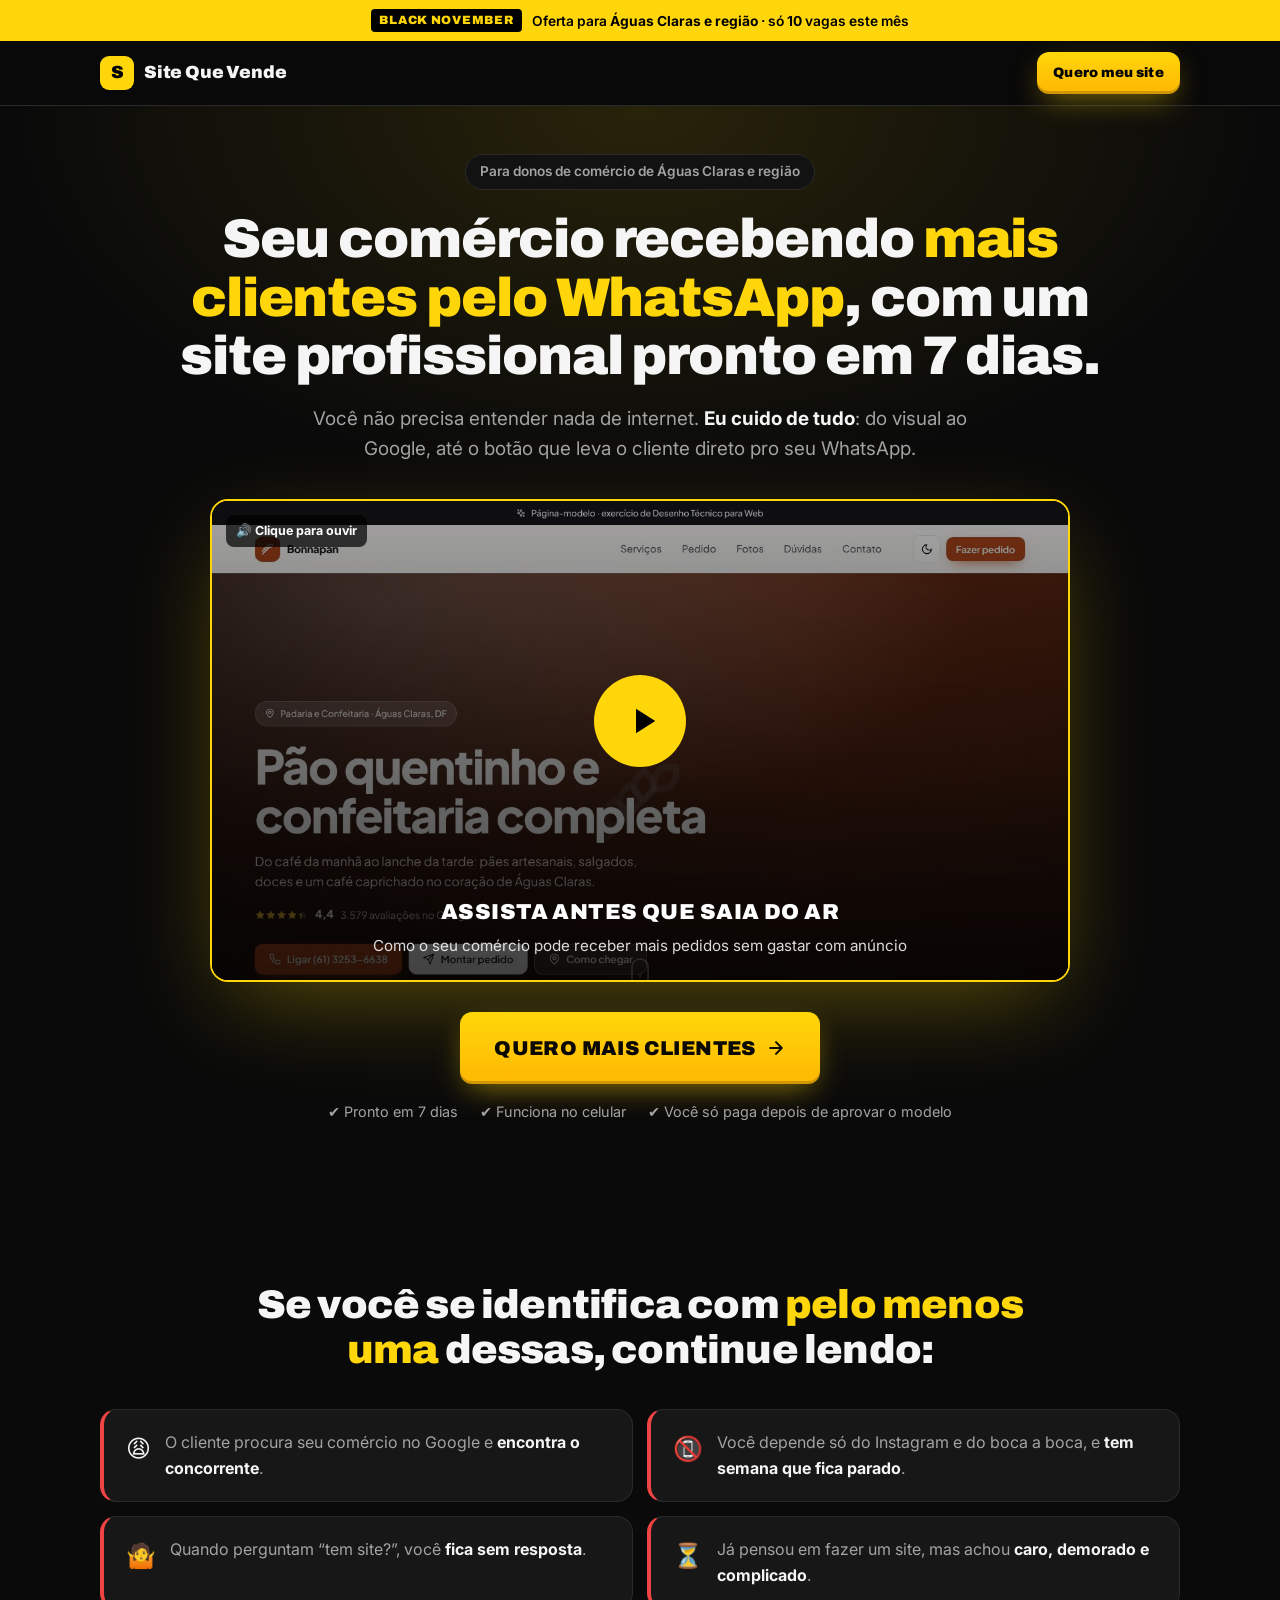
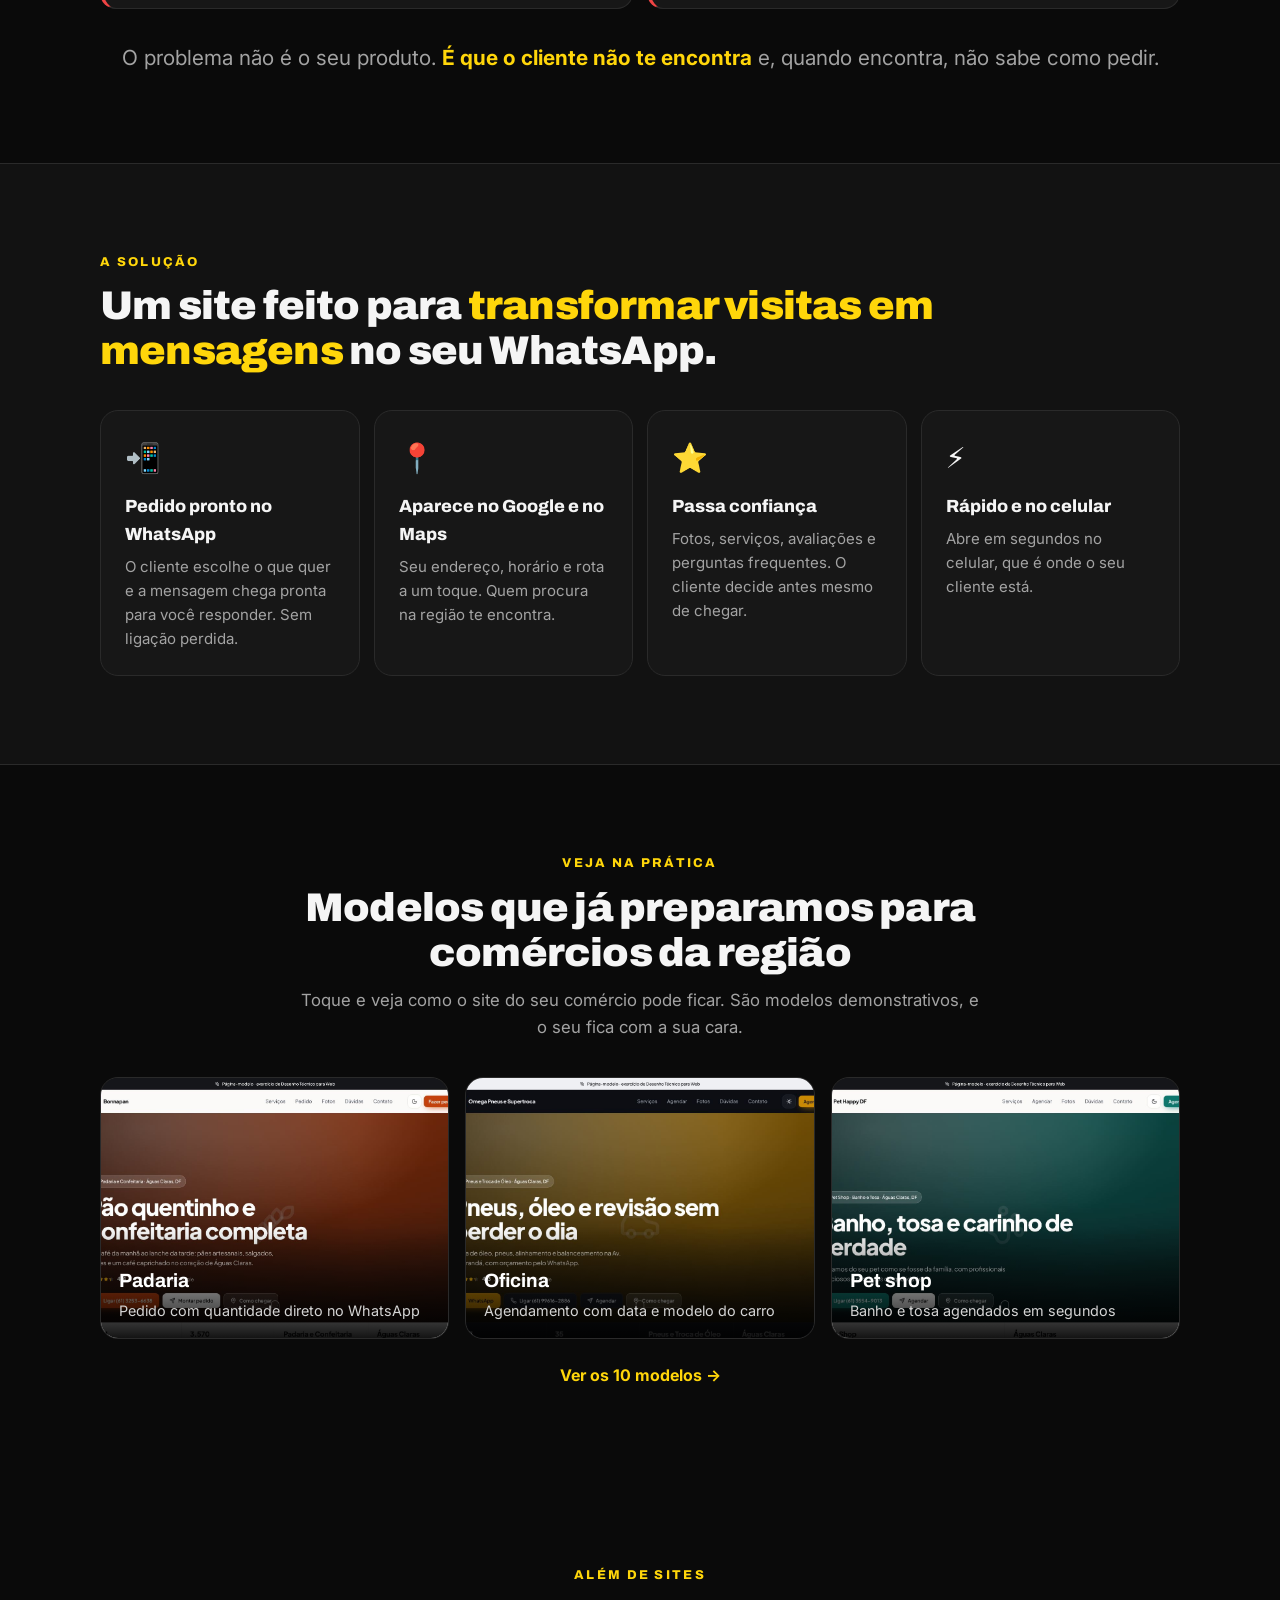
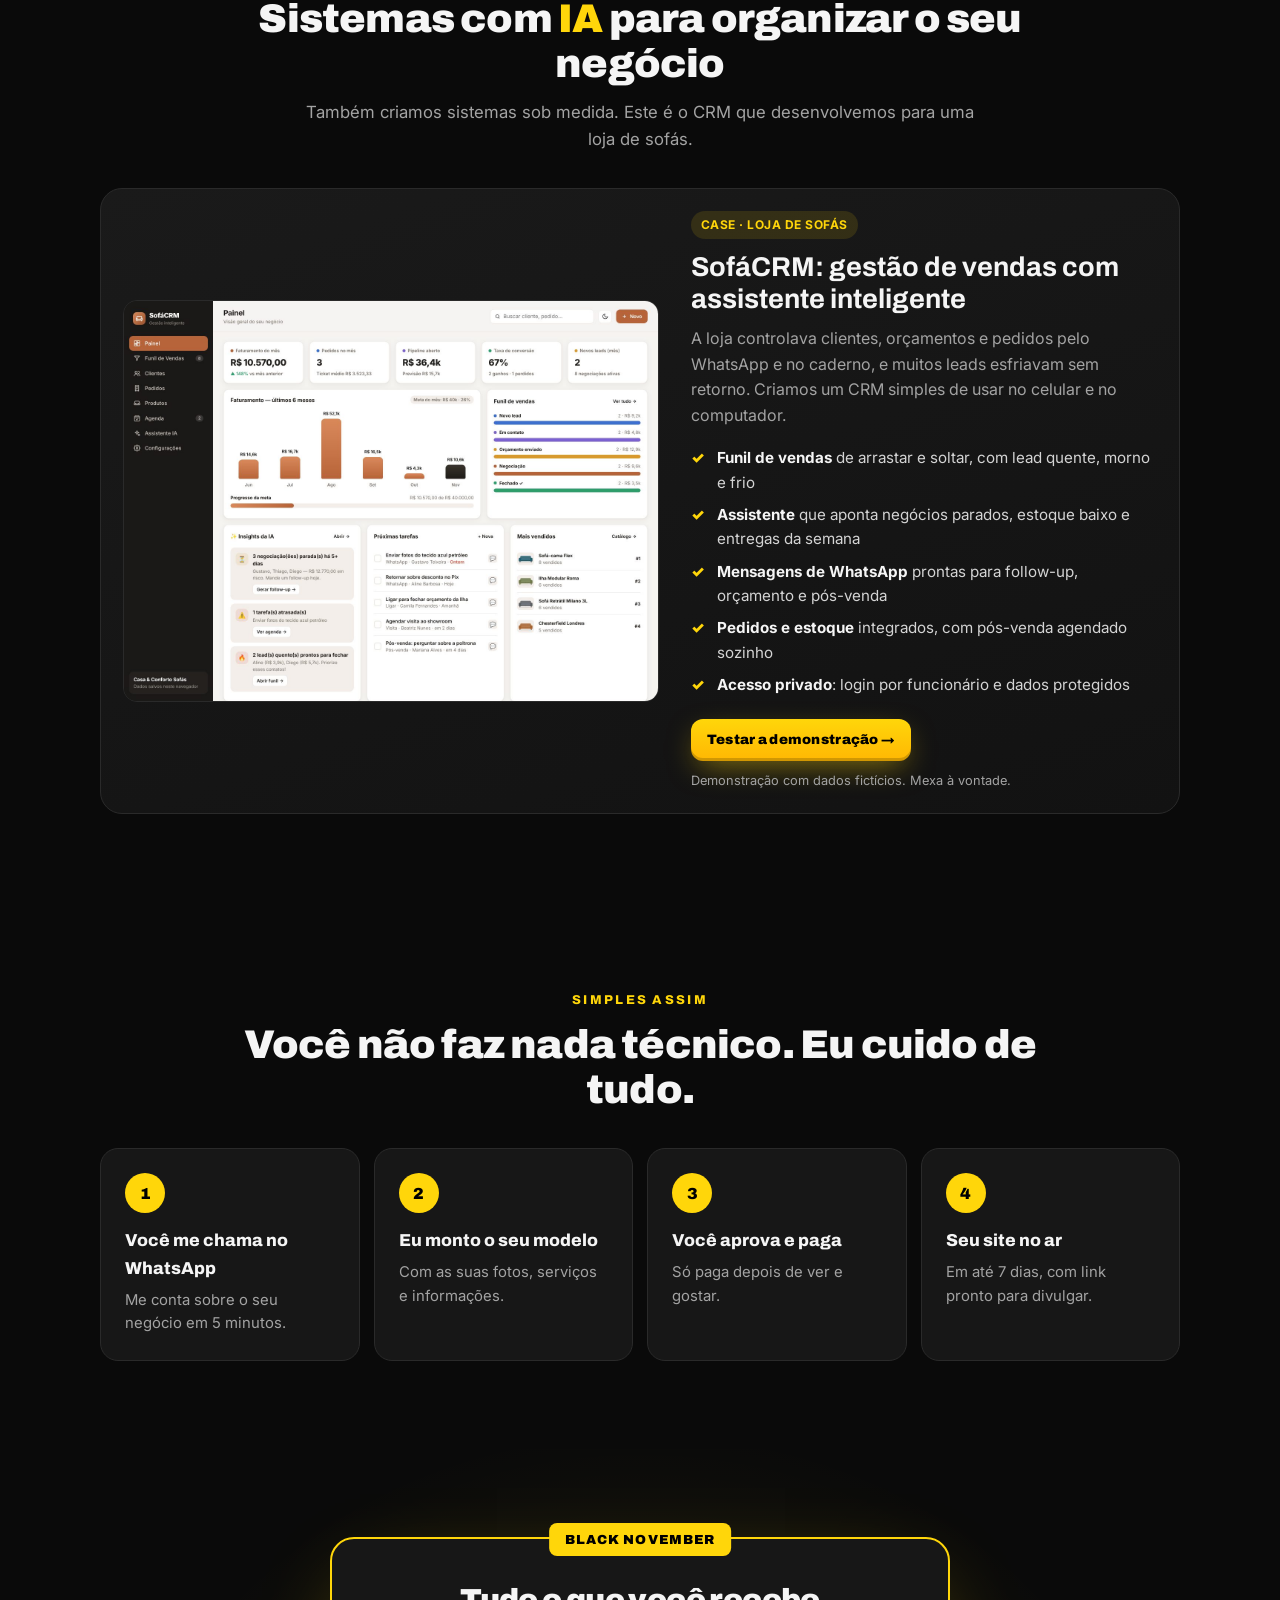
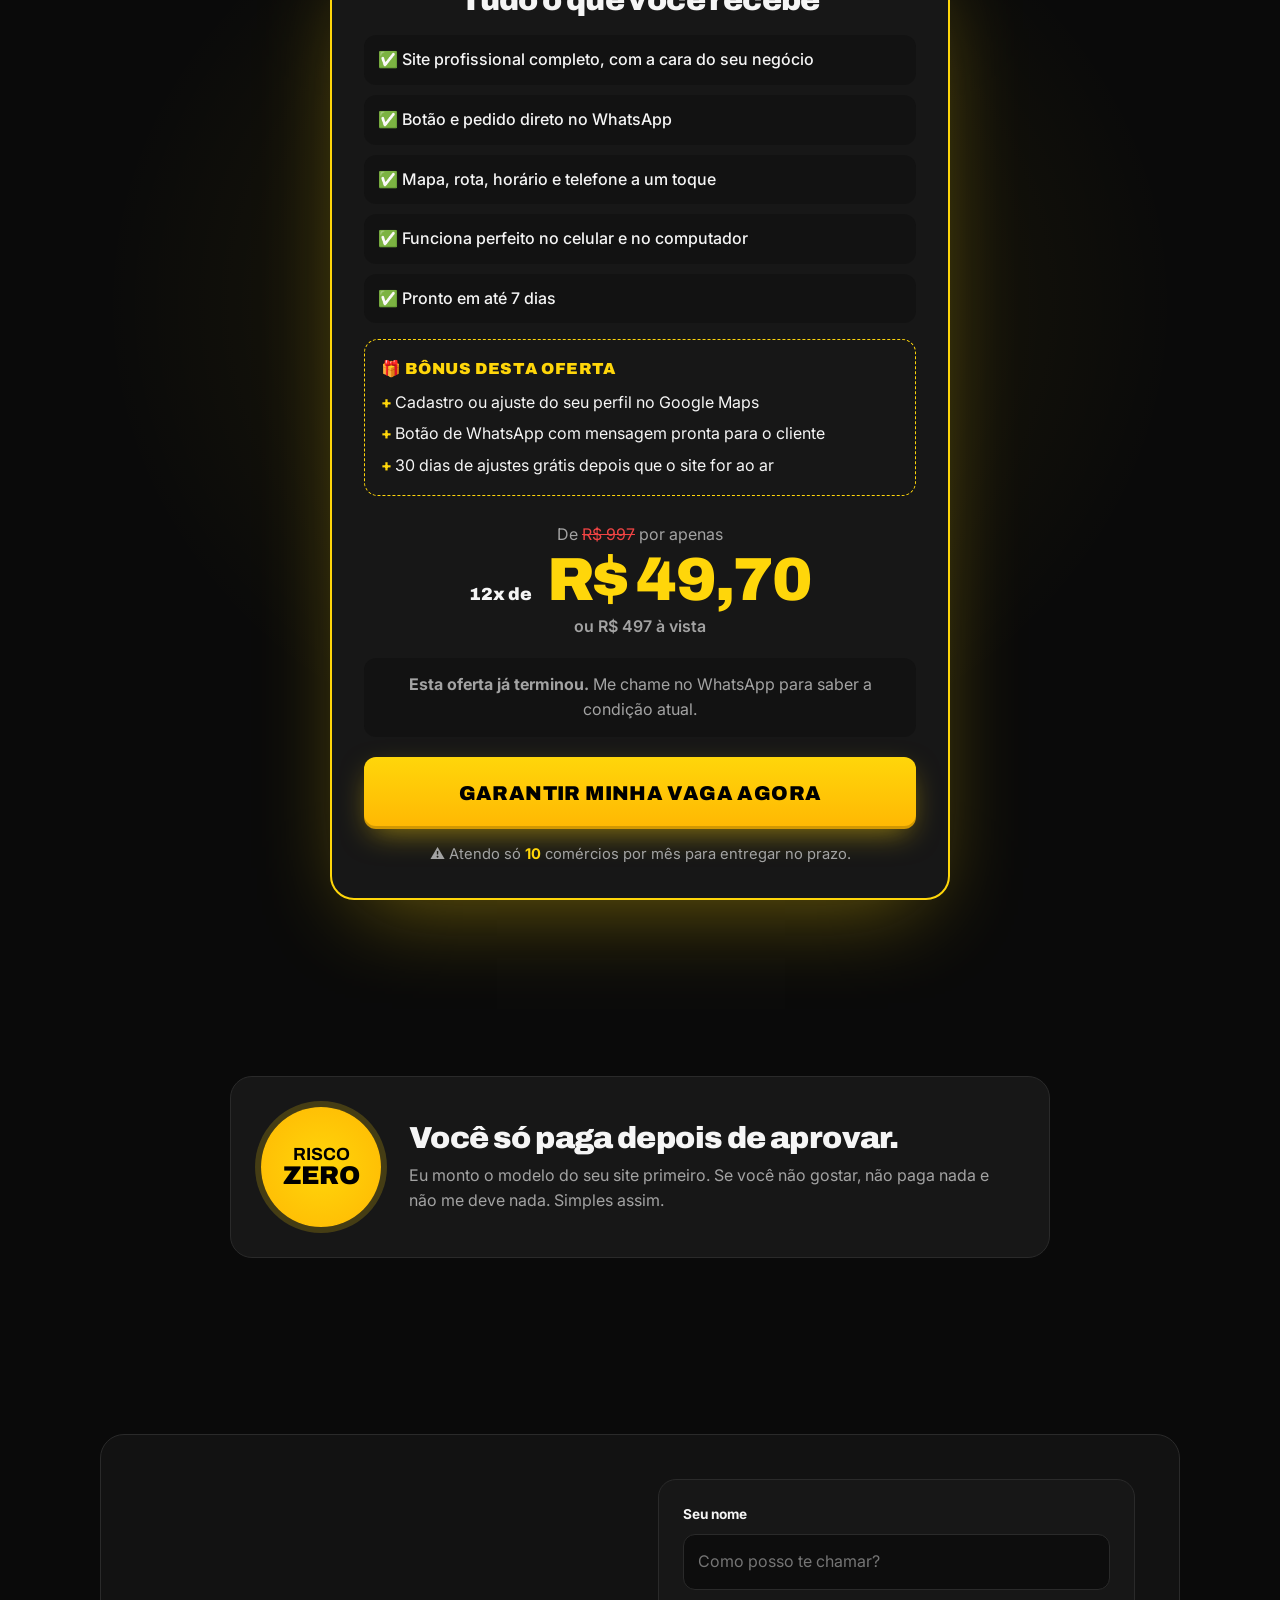
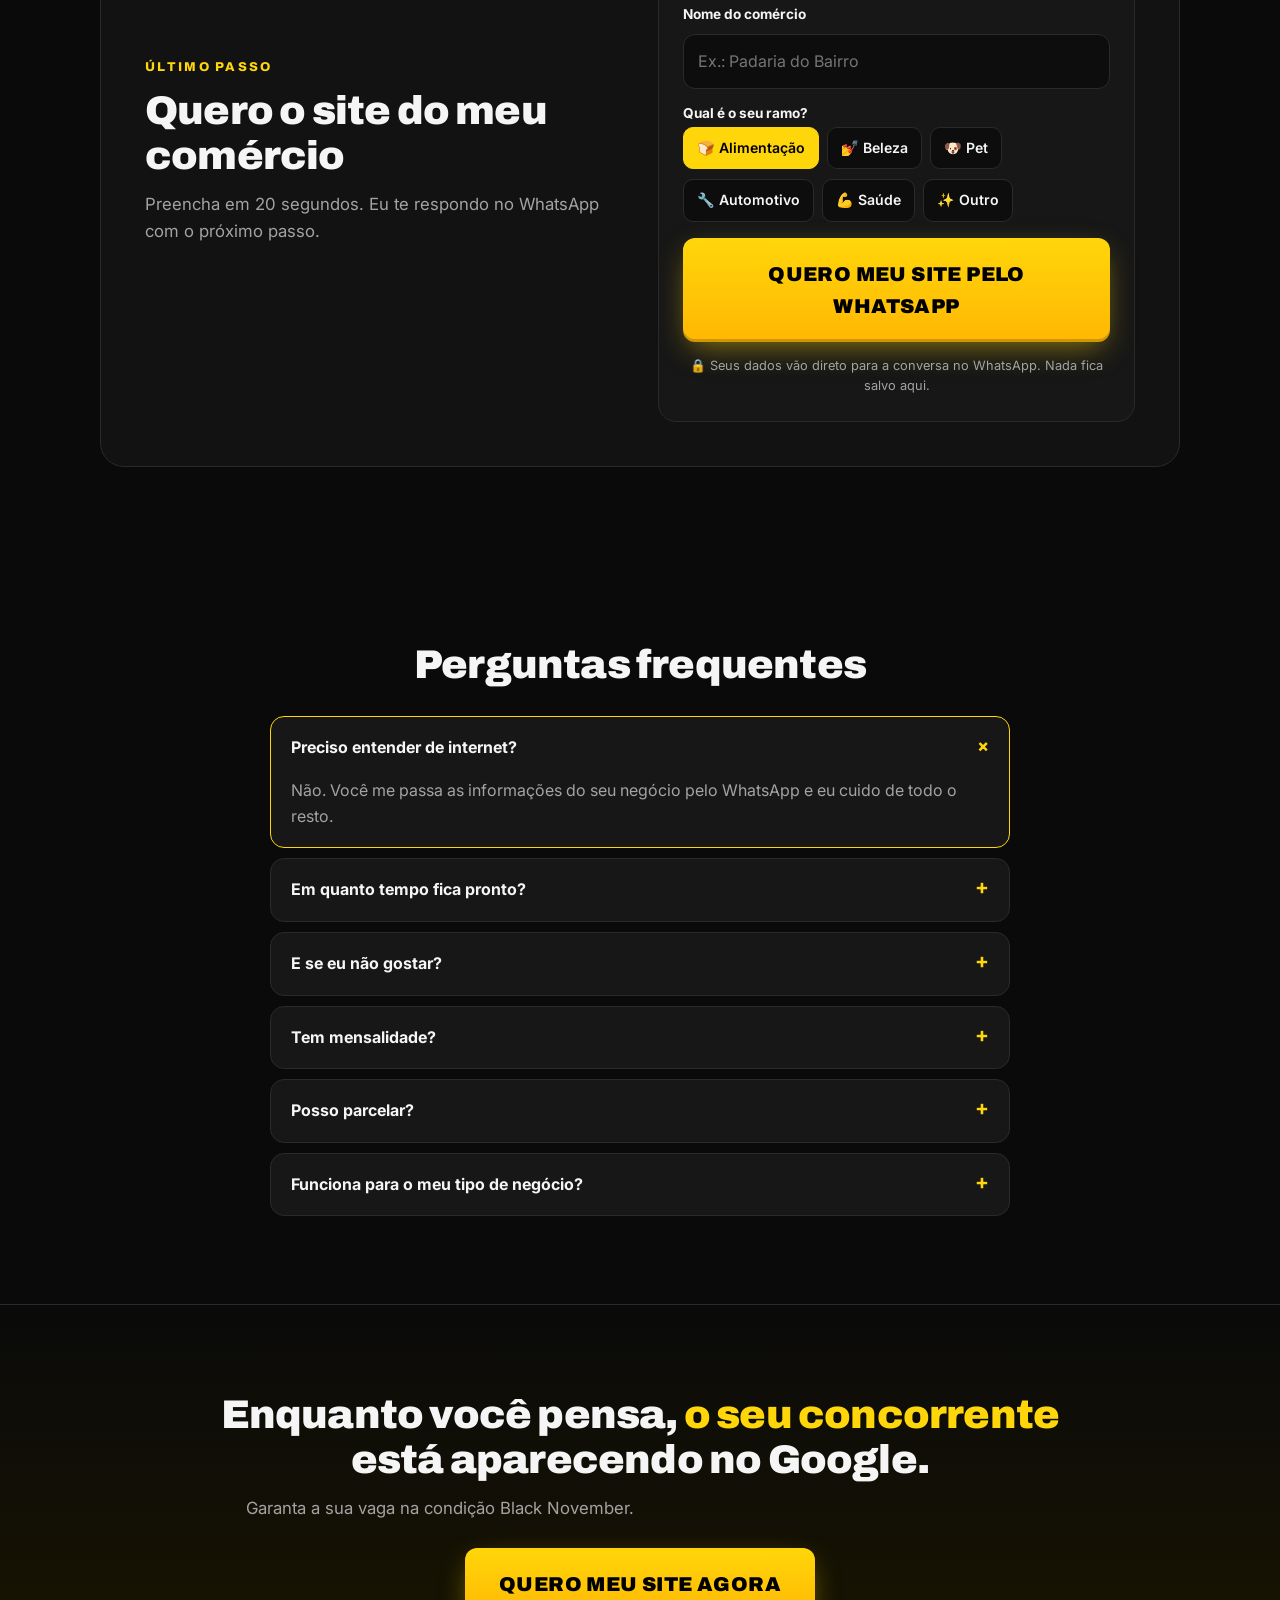
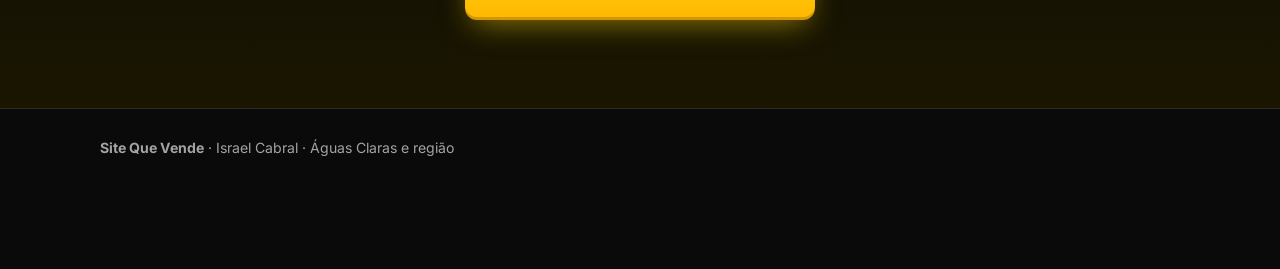
==== commit 28794414: "Adiciona case SofáCRM (sistema com IA) ao portfólio, com demonstração ao vivo Co-Authored-By: Claude" ====
--- a/index.html
+++ b/index.html
@@ -94,6 +94,30 @@
     <a class="case reveal" href="landing-pages/pet-happy/index.html" style="--d:160ms"><img src="img/proj-pet.jpg" alt="Modelo de site para pet shop" loading="lazy"><span><b>Pet shop</b>Banho e tosa agendados em segundos</span></a>
   </div>
   <p class="center reveal"><a class="link" href="landing-pages/index.html">Ver os 10 modelos →</a></p>
+</section>
+
+<!-- ===== CASE: SISTEMA COM IA ===== -->
+<section class="sec wrap">
+  <span class="kicker center reveal">Além de sites</span>
+  <h2 class="center reveal">Sistemas com <span class="hl">IA</span> para organizar o seu negócio</h2>
+  <p class="lead center reveal">Também criamos sistemas sob medida. Este é o CRM que desenvolvemos para uma loja de sofás.</p>
+  <article class="xcase reveal">
+    <a class="xcase-img" href="projetos/sofacrm/index.html" target="_blank" rel="noopener"><img src="img/proj-sofacrm.jpg" alt="Painel do SofáCRM, CRM com assistente inteligente para loja de sofás" loading="lazy"></a>
+    <div class="xcase-txt">
+      <span class="xtag">Case · Loja de sofás</span>
+      <h3>SofáCRM: gestão de vendas com assistente inteligente</h3>
+      <p>A loja controlava clientes, orçamentos e pedidos pelo WhatsApp e no caderno, e muitos leads esfriavam sem retorno. Criamos um CRM simples de usar no celular e no computador.</p>
+      <ul class="xlist">
+        <li><b>Funil de vendas</b> de arrastar e soltar, com lead quente, morno e frio</li>
+        <li><b>Assistente</b> que aponta negócios parados, estoque baixo e entregas da semana</li>
+        <li><b>Mensagens de WhatsApp</b> prontas para follow-up, orçamento e pós-venda</li>
+        <li><b>Pedidos e estoque</b> integrados, com pós-venda agendado sozinho</li>
+        <li><b>Acesso privado</b>: login por funcionário e dados protegidos</li>
+      </ul>
+      <a class="btn btn-y btn-sm" href="projetos/sofacrm/index.html" target="_blank" rel="noopener">Testar a demonstração →</a>
+      <small class="xnote">Demonstração com dados fictícios. Mexa à vontade.</small>
+    </div>
+  </article>
 </section>
 
 <!-- ===== COMO FUNCIONA ===== -->
--- a/css/vendas.css
+++ b/css/vendas.css
@@ -206,3 +206,18 @@
   .vsl-play svg{width:32px;height:32px}
   .header .btn-sm{padding:9px 12px;font-size:.78rem}
 }
+
+/* Case em destaque: sistema com IA */
+.xcase{display:grid;grid-template-columns:1.15fr 1fr;gap:32px;align-items:center;margin-top:36px;padding:22px;border:1px solid var(--line);border-radius:22px;background:linear-gradient(160deg,#1a1a1a,var(--bg2))}
+.xcase-img{display:block;border-radius:14px;overflow:hidden;border:1px solid var(--line);aspect-ratio:4/3}
+.xcase-img img{width:100%;height:100%;object-fit:cover;object-position:top left;transition:transform .7s var(--ease)}
+.xcase-img:hover img{transform:scale(1.04)}
+.xtag{display:inline-block;padding:4px 10px;border-radius:999px;background:rgba(255,214,10,.12);color:var(--y);font-size:.75rem;font-weight:700;letter-spacing:.04em;text-transform:uppercase}
+.xcase-txt h3{font-family:var(--display);font-size:clamp(1.3rem,2.6vw,1.7rem);line-height:1.2;margin:12px 0 10px}
+.xcase-txt p{color:var(--muted)}
+.xlist{list-style:none;display:grid;gap:8px;margin:18px 0 22px}
+.xlist li{position:relative;padding-left:26px;color:#d4d4d4;font-size:.95rem}
+.xlist li::before{content:"✓";position:absolute;left:0;top:0;color:var(--y);font-weight:900}
+.xlist b{color:var(--fg)}
+.xnote{display:block;margin-top:10px;color:var(--muted);font-size:.8rem}
+@media (max-width:860px){.xcase{grid-template-columns:1fr;gap:20px;padding:16px}}
